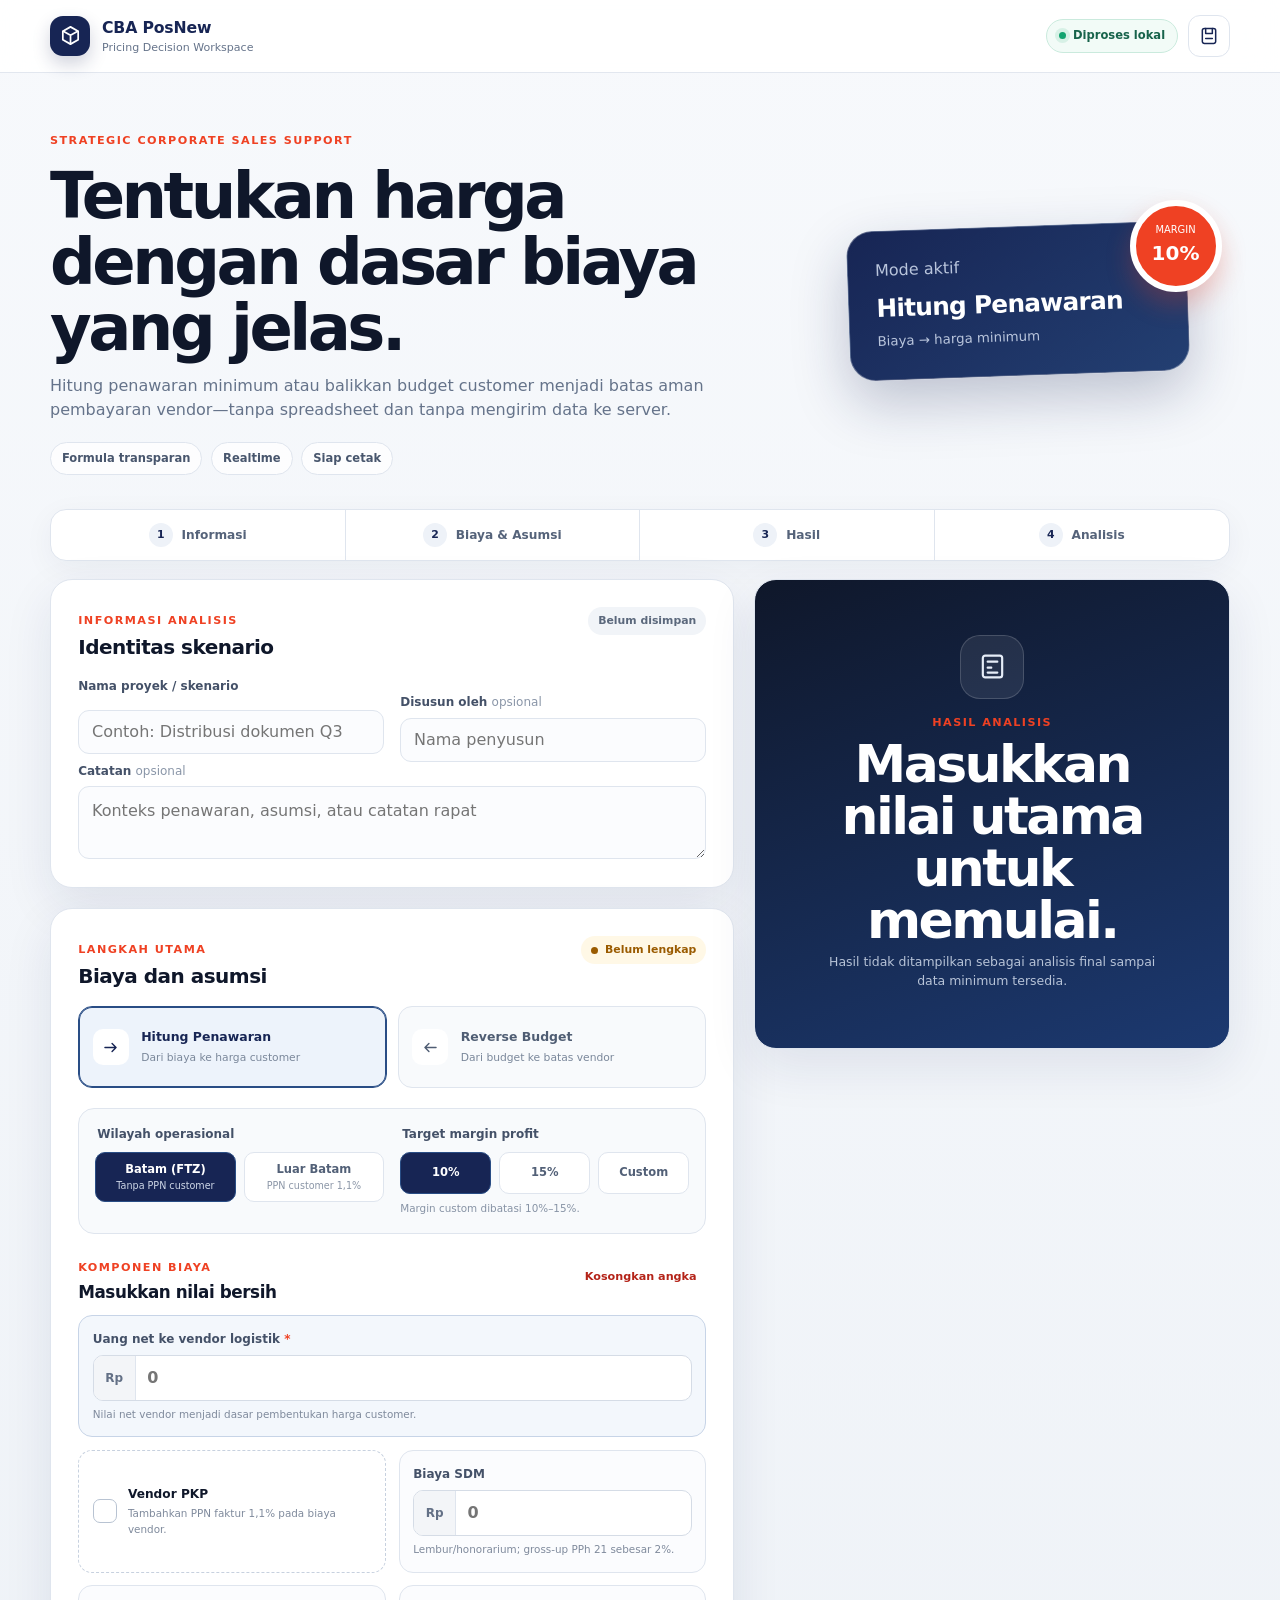
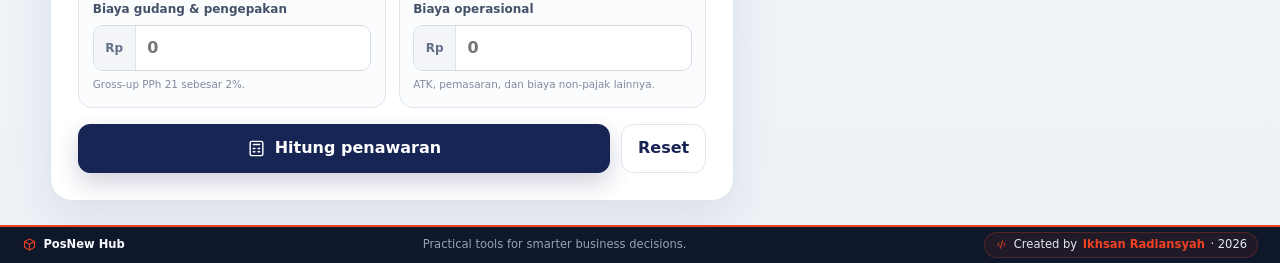
==== index.html @ 6200f6ea "push" ====
<!doctype html>
<html lang="id">
<head>
  <meta charset="utf-8">
  <meta name="viewport" content="width=device-width, initial-scale=1, viewport-fit=cover">
  <meta name="theme-color" content="#172554">
  <meta name="description" content="Hitung penawaran minimum dan reverse budget layanan logistik dengan rincian biaya, margin, pajak, overhead, dan cost of fund secara transparan.">
  <meta name="robots" content="index,follow">
  <link rel="canonical" href="https://cba.posnew.com/">
  <meta property="og:type" content="website">
  <meta property="og:title" content="CBA PosNew – Pricing Calculator">
  <meta property="og:description" content="Kalkulator pricing dua arah untuk menghitung penawaran minimum dan batas maksimal pembayaran vendor.">
  <meta property="og:url" content="https://cba.posnew.com/">
  <meta property="og:image" content="https://cba.posnew.com/favicon-calculatorcba.png">
  <meta name="twitter:card" content="summary">
  <meta name="twitter:title" content="CBA PosNew – Pricing Calculator">
  <meta name="twitter:description" content="Pricing calculator layanan logistik berbasis browser.">
  <title>CBA PosNew – Pricing Calculator</title>
  <link rel="icon" href="favicon-calculatorcba.png" type="image/png">
  <link rel="apple-touch-icon" href="favicon-calculatorcba.png">
  <link rel="manifest" href="site.webmanifest">
  <link rel="stylesheet" href="assets/css/app.css?v=20260728-1">
  <script type="application/ld+json">
  {
    "@context":"https://schema.org",
    "@type":"SoftwareApplication",
    "name":"CBA PosNew Pricing Calculator",
    "applicationCategory":"BusinessApplication",
    "operatingSystem":"Web",
    "url":"https://cba.posnew.com/",
    "description":"Kalkulator pricing dua arah untuk penawaran minimum dan reverse budget layanan logistik.",
    "offers":{"@type":"Offer","price":"0","priceCurrency":"IDR"}
  }
  </script>
</head>
<body>
  <a class="skip-link" href="#workspace">Lewati ke kalkulator</a>

  <header class="app-header">
    <div class="header-inner">
      <a class="brand" href="https://posnew.com/" aria-label="Buka PosNew Hub">
        <span class="brand-mark" aria-hidden="true">
          <svg viewBox="0 0 24 24"><path d="M4 7.5 12 3l8 4.5v9L12 21l-8-4.5v-9Z"/><path d="m4.5 7.5 7.5 4.2 7.5-4.2M12 12v8.2"/></svg>
        </span>
        <span><strong>CBA PosNew</strong><small>Pricing Decision Workspace</small></span>
      </a>
      <div class="header-actions">
        <span class="privacy-pill"><span class="status-dot"></span>Diproses lokal</span>
        <button class="icon-button" id="openScenariosBtn" type="button" aria-label="Buka skenario tersimpan" title="Skenario tersimpan">
          <svg viewBox="0 0 24 24" aria-hidden="true"><path d="M4 5.5A2.5 2.5 0 0 1 6.5 3h11A2.5 2.5 0 0 1 20 5.5v13A2.5 2.5 0 0 1 17.5 21h-11A2.5 2.5 0 0 1 4 18.5v-13Z"/><path d="M8 3v6h8V3M8 15h8"/></svg>
          <span id="scenarioCount" class="counter" hidden>0</span>
        </button>
      </div>
    </div>
  </header>

  <main>
    <section class="hero" aria-labelledby="pageTitle">
      <div class="hero-copy">
        <span class="eyebrow">Strategic Corporate Sales Support</span>
        <h1 id="pageTitle">Tentukan harga dengan dasar biaya yang jelas.</h1>
        <p>Hitung penawaran minimum atau balikkan budget customer menjadi batas aman pembayaran vendor—tanpa spreadsheet dan tanpa mengirim data ke server.</p>
        <div class="hero-badges" aria-label="Keunggulan aplikasi">
          <span>Formula transparan</span><span>Realtime</span><span>Siap cetak</span>
        </div>
      </div>
      <div class="hero-summary" aria-label="Ringkasan formula">
        <div class="summary-orbit"><span>Margin</span><strong id="heroMargin">10%</strong></div>
        <div class="hero-card">
          <span>Mode aktif</span>
          <strong id="heroMode">Hitung Penawaran</strong>
          <small id="heroModeHint">Biaya → harga minimum</small>
        </div>
      </div>
    </section>

    <nav class="step-nav" aria-label="Navigasi bagian">
      <a href="#project"><span>1</span>Informasi</a>
      <a href="#inputs"><span>2</span>Biaya & Asumsi</a>
      <a href="#resultsPanel"><span>3</span>Hasil</a>
      <a href="#analysis"><span>4</span>Analisis</a>
    </nav>

    <section id="workspace" class="workspace" aria-label="Workspace kalkulator">
      <div class="input-column">
        <section id="project" class="panel project-panel">
          <div class="panel-heading">
            <div><span class="section-kicker">Informasi analisis</span><h2>Identitas skenario</h2></div>
            <span id="saveState" class="save-state">Belum disimpan</span>
          </div>
          <div class="field-grid two">
            <label class="field"><span>Nama proyek / skenario</span><input id="projectName" type="text" maxlength="80" placeholder="Contoh: Distribusi dokumen Q3"></label>
            <label class="field"><span>Disusun oleh <em>opsional</em></span><input id="analystName" type="text" maxlength="60" placeholder="Nama penyusun"></label>
          </div>
          <label class="field"><span>Catatan <em>opsional</em></span><textarea id="projectNotes" rows="2" maxlength="300" placeholder="Konteks penawaran, asumsi, atau catatan rapat"></textarea></label>
        </section>

        <section id="inputs" class="panel">
          <div class="panel-heading">
            <div><span class="section-kicker">Langkah utama</span><h2>Biaya dan asumsi</h2></div>
            <span id="calcStatus" class="calc-status incomplete"><span></span>Belum lengkap</span>
          </div>

          <div class="mode-switch" role="tablist" aria-label="Mode kalkulasi">
            <button id="tabMaju" class="mode-button active" type="button" role="tab" aria-selected="true" data-mode="maju">
              <span class="mode-icon"><svg viewBox="0 0 24 24"><path d="M5 12h14M14 7l5 5-5 5"/></svg></span>
              <span><strong>Hitung Penawaran</strong><small>Dari biaya ke harga customer</small></span>
            </button>
            <button id="tabMundur" class="mode-button" type="button" role="tab" aria-selected="false" data-mode="mundur">
              <span class="mode-icon"><svg viewBox="0 0 24 24"><path d="M19 12H5M10 7l-5 5 5 5"/></svg></span>
              <span><strong>Reverse Budget</strong><small>Dari budget ke batas vendor</small></span>
            </button>
          </div>

          <div class="assumption-grid">
            <fieldset class="choice-group">
              <legend>Wilayah operasional</legend>
              <div class="segmented">
                <label><input type="radio" name="area" value="ftz" checked><span>Batam (FTZ)<small>Tanpa PPN customer</small></span></label>
                <label><input type="radio" name="area" value="nonftz"><span>Luar Batam<small>PPN customer 1,1%</small></span></label>
              </div>
            </fieldset>
            <fieldset class="choice-group">
              <legend>Target margin profit</legend>
              <div class="margin-options">
                <label><input type="radio" name="margin" value="0.10" checked><span>10%</span></label>
                <label><input type="radio" name="margin" value="0.15"><span>15%</span></label>
                <label><input type="radio" name="margin" value="custom"><span>Custom</span></label>
                <label id="customMarginWrap" class="custom-margin" hidden><input id="customMargin" type="number" min="10" max="15" step="0.1" value="12.5" inputmode="decimal"><span>%</span></label>
              </div>
              <small class="helper">Margin custom dibatasi 10%–15%.</small>
            </fieldset>
          </div>

          <div class="cost-section">
            <div class="section-row"><div><span class="section-kicker">Komponen biaya</span><h3>Masukkan nilai bersih</h3></div><button id="clearValuesBtn" class="text-button danger" type="button">Kosongkan angka</button></div>

            <div class="cost-grid">
              <label class="money-field featured">
                <span id="mainInputLabel">Uang net ke vendor logistik <b>*</b></span>
                <span class="money-input"><span>Rp</span><input id="netVendor" type="text" inputmode="numeric" autocomplete="off" placeholder="0" aria-describedby="mainInputHelp mainInputError"></span>
                <small id="mainInputHelp">Nilai utama yang menjadi dasar kalkulasi.</small>
                <small id="mainInputError" class="field-error" hidden>Nilai utama wajib lebih dari Rp0.</small>
              </label>

              <label class="check-card">
                <input id="pkp" type="checkbox">
                <span class="check-ui" aria-hidden="true"><svg viewBox="0 0 24 24"><path d="m6 12 4 4 8-8"/></svg></span>
                <span><strong>Vendor PKP</strong><small>Tambahkan PPN faktur 1,1% pada biaya vendor.</small></span>
              </label>

              <label class="money-field">
                <span>Biaya SDM</span>
                <span class="money-input"><span>Rp</span><input id="netSDM" type="text" inputmode="numeric" autocomplete="off" placeholder="0"></span>
                <small>Lembur/honorarium; gross-up PPh 21 sebesar 2%.</small>
              </label>

              <label class="money-field">
                <span>Biaya gudang & pengepakan</span>
                <span class="money-input"><span>Rp</span><input id="netGudang" type="text" inputmode="numeric" autocomplete="off" placeholder="0"></span>
                <small>Gross-up PPh 21 sebesar 2%.</small>
              </label>

              <label class="money-field">
                <span>Biaya operasional</span>
                <span class="money-input"><span>Rp</span><input id="netOps" type="text" inputmode="numeric" autocomplete="off" placeholder="0"></span>
                <small>ATK, pemasaran, dan biaya non-pajak lainnya.</small>
              </label>
            </div>
          </div>

          <div class="primary-actions">
            <button id="calculateBtn" class="primary-button" type="button"><svg viewBox="0 0 24 24"><path d="M4 19V5a2 2 0 0 1 2-2h12a2 2 0 0 1 2 2v14a2 2 0 0 1-2 2H6a2 2 0 0 1-2-2Z"/><path d="M8 7h8M8 12h2M14 12h2M8 16h2M14 16h2"/></svg><span>Hitung penawaran</span></button>
            <button id="resetBtn" class="secondary-button" type="button">Reset</button>
          </div>
        </section>
      </div>

      <aside id="resultsPanel" class="result-column" aria-label="Hasil kalkulasi">
        <section class="result-shell" aria-live="polite">
          <div id="emptyResult" class="empty-result">
            <div class="empty-icon"><svg viewBox="0 0 24 24"><path d="M4 19V5a2 2 0 0 1 2-2h12a2 2 0 0 1 2 2v14a2 2 0 0 1-2 2H6a2 2 0 0 1-2-2Z"/><path d="M8 8h8M8 13h3M8 17h8"/></svg></div>
            <span class="section-kicker">Hasil analisis</span>
            <h2>Masukkan nilai utama untuk memulai.</h2>
            <p>Hasil tidak ditampilkan sebagai analisis final sampai data minimum tersedia.</p>
          </div>

          <div id="resultContent" hidden>
            <div id="printMeta" class="print-meta"></div>
            <div class="result-topline"><span id="resultStatus" class="result-status ready">Siap ditawarkan</span><span id="lastUpdated"></span></div>
            <span id="resultEyebrow" class="section-kicker light">Rekomendasi penawaran minimum</span>
            <h2 id="finalValue">Rp0</h2>
            <p id="resultExplanation" class="result-explanation"></p>

            <div class="kpi-grid">
              <article><span>Profit target</span><strong id="profitValue">Rp0</strong><small id="profitRate">10,0%</small></article>
              <article><span>Total biaya dasar</span><strong id="baseCostValue">Rp0</strong><small>Langsung + OH + COF</small></article>
              <article><span>Biaya langsung</span><strong id="directCostValue">Rp0</strong><small>Sebelum OH & COF</small></article>
              <article><span>PPN customer</span><strong id="customerTaxValue">Rp0</strong><small id="customerTaxHint">FTZ</small></article>
            </div>

            <div class="result-actions">
              <button id="saveScenarioBtn" type="button"><svg viewBox="0 0 24 24"><path d="M5 3h12l2 2v16H5V3Z"/><path d="M8 3v6h8V3M8 15h8"/></svg>Simpan</button>
              <button id="copyBtn" type="button"><svg viewBox="0 0 24 24"><rect x="8" y="8" width="12" height="12" rx="2"/><path d="M16 8V6a2 2 0 0 0-2-2H6a2 2 0 0 0-2 2v8a2 2 0 0 0 2 2h2"/></svg>Salin</button>
              <button id="exportBtn" type="button"><svg viewBox="0 0 24 24"><path d="M12 3v12M7 10l5 5 5-5M5 21h14"/></svg>Ekspor</button>
              <button id="printBtn" type="button"><svg viewBox="0 0 24 24"><path d="M7 8V3h10v5M7 17H5a2 2 0 0 1-2-2v-4a3 3 0 0 1 3-3h12a3 3 0 0 1 3 3v4a2 2 0 0 1-2 2h-2"/><path d="M7 14h10v7H7z"/></svg>Cetak</button>
            </div>
          </div>
        </section>
      </aside>
    </section>

    <section id="analysis" class="analysis-shell" hidden>
      <div class="analysis-heading"><div><span class="section-kicker">Transparansi hasil</span><h2>Rincian dan analisis</h2></div><p>Seluruh angka berasal dari input aktif dan formula aplikasi.</p></div>

      <div class="analysis-grid">
        <section class="panel breakdown-panel">
          <div class="panel-heading"><div><span class="section-kicker">Breakdown</span><h3>Komponen perhitungan</h3></div></div>
          <div class="breakdown-list">
            <div><span>Bruto vendor <small id="vendorTaxNote">PPh 2%</small></span><strong id="brutoVendor">Rp0</strong></div>
            <div><span>Bruto SDM <small>PPh 21 2%</small></span><strong id="brutoSDM">Rp0</strong></div>
            <div><span>Bruto gudang <small>PPh 21 2%</small></span><strong id="brutoGudang">Rp0</strong></div>
            <div><span>Operasional <small>non-pajak</small></span><strong id="opsValue">Rp0</strong></div>
            <div class="subtotal"><span>Total biaya langsung</span><strong id="totalDirect">Rp0</strong></div>
            <div><span>Overhead <small>1%</small></span><strong id="overheadValue">Rp0</strong></div>
            <div><span>Cost of fund <small>30/365 × 8%</small></span><strong id="cofValue">Rp0</strong></div>
            <div><span>PPN customer <small>1,1% bila non-FTZ</small></span><strong id="ppnCustomerValue">Rp0</strong></div>
            <div class="grand-total"><span id="breakdownTotalLabel">Total biaya dasar</span><strong id="breakdownTotalValue">Rp0</strong></div>
          </div>
        </section>

        <section class="panel chart-panel">
          <div class="panel-heading"><div><span class="section-kicker">Visualisasi</span><h3>Komposisi nilai</h3></div></div>
          <div id="chart" class="bar-chart" role="img" aria-label="Grafik komposisi nilai kalkulasi"></div>
          <div id="chartLegend" class="chart-legend"></div>
        </section>

        <section class="panel formula-panel">
          <div class="panel-heading"><div><span class="section-kicker">Cara perhitungan</span><h3>Formula aktif</h3></div></div>
          <div id="formulaSteps" class="formula-steps"></div>
          <p class="rounding-note">Nilai internal dihitung dengan presisi penuh; tampilan Rupiah dibulatkan ke rupiah terdekat.</p>
        </section>

        <section class="panel sensitivity-panel">
          <div class="panel-heading"><div><span class="section-kicker">Sensitivitas</span><h3>Dampak perubahan margin</h3></div></div>
          <p class="panel-intro">Perbandingan menggunakan input yang sama tanpa mengubah skenario utama.</p>
          <div class="table-wrap"><table><thead><tr><th>Margin</th><th id="sensitivityOutputHeading">Penawaran</th><th>Profit</th><th>Status</th></tr></thead><tbody id="sensitivityBody"></tbody></table></div>
        </section>
      </div>

      <section id="comparisonSection" class="panel comparison-panel" hidden>
        <div class="panel-heading"><div><span class="section-kicker">Skenario tersimpan</span><h3>Perbandingan cepat</h3></div><button id="clearScenariosBtn" class="text-button danger" type="button">Hapus semua</button></div>
        <div class="table-wrap"><table><thead><tr><th>Nama</th><th>Mode</th><th>Margin</th><th>Hasil utama</th><th>Profit</th><th></th></tr></thead><tbody id="comparisonBody"></tbody></table></div>
      </section>

      <aside class="disclaimer"><svg viewBox="0 0 24 24" aria-hidden="true"><circle cx="12" cy="12" r="9"/><path d="M12 11v5M12 8h.01"/></svg><p><strong>Catatan penggunaan.</strong> Hasil kalkulasi merupakan alat bantu pricing berdasarkan data dan asumsi yang dimasukkan pengguna. Hasil tidak menggantikan kajian keuangan, pajak, hukum, atau keputusan manajemen resmi.</p></aside>
    </section>
  </main>

  <div id="toast" class="toast" role="status" aria-live="polite" hidden></div>

  <dialog id="scenarioDialog" class="scenario-dialog" aria-labelledby="scenarioDialogTitle">
    <form method="dialog" class="dialog-shell">
      <div class="dialog-heading"><div><span class="section-kicker">Data perangkat ini</span><h2 id="scenarioDialogTitle">Skenario tersimpan</h2></div><button class="dialog-close" value="cancel" aria-label="Tutup dialog">×</button></div>
      <p>Skenario disimpan hanya pada browser ini. Pilih skenario untuk memuat kembali seluruh input.</p>
      <div id="scenarioList" class="scenario-list"></div>
    </form>
  </dialog>

  <footer class="dashboard-footer">
    <a class="footer-brand" href="https://posnew.com/">
      <svg viewBox="0 0 24 24" aria-hidden="true"><path d="M4 7.5 12 3l8 4.5v9L12 21l-8-4.5v-9Z"/><path d="m4.5 7.5 7.5 4.2 7.5-4.2M12 12v8.2"/></svg>
      PosNew Hub
    </a>
    <p class="footer-desc">Practical tools for smarter business decisions.</p>
    <a class="footer-creator-badge" href="https://posnew.com/about-me.html">
      <svg viewBox="0 0 24 24" aria-hidden="true"><path d="m8 9-3 3 3 3M16 9l3 3-3 3M14 5l-4 14"/></svg>
      Created by <strong>Ikhsan Radiansyah</strong> · 2026
    </a>
  </footer>

  <noscript><div class="noscript">JavaScript harus diaktifkan untuk menggunakan kalkulator ini.</div></noscript>
  <script src="assets/js/app.js?v=20260728-1" defer></script>
</body>
</html>
---- assets/css/app.css ----
:root {
  --navy-950:#0f172a; --navy-900:#172554; --navy-800:#1e3a6d; --navy-700:#294d85;
  --orange:#ef4123; --orange-dark:#cf3217; --orange-soft:#fff1ed;
  --ink:#152033; --muted:#65738a; --line:#dfe5ee; --soft:#f5f7fb; --white:#fff;
  --success:#087f5b; --success-bg:#ecfdf5; --warning:#9a5b00; --warning-bg:#fff8e6; --danger:#b42318; --danger-bg:#fff2f0;
  --shadow:0 18px 50px rgba(23,37,84,.09); --radius:22px;
}
*{box-sizing:border-box}[hidden]{display:none!important}html{scroll-behavior:smooth}body{margin:0;min-width:320px;min-height:100vh;display:flex;flex-direction:column;background:linear-gradient(180deg,#f7f9fc 0,#eef2f7 100%);color:var(--ink);font-family:Inter,ui-sans-serif,system-ui,-apple-system,BlinkMacSystemFont,"Segoe UI",sans-serif;line-height:1.5;overflow-x:clip}button,input,textarea{font:inherit}button,a{touch-action:manipulation}svg{fill:none;stroke:currentColor;stroke-width:1.8;stroke-linecap:round;stroke-linejoin:round}.skip-link{position:fixed;left:1rem;top:-100px;z-index:1000;padding:.7rem 1rem;border-radius:10px;background:var(--navy-950);color:#fff}.skip-link:focus{top:1rem}.app-header{position:sticky;top:0;z-index:40;border-bottom:1px solid rgba(223,229,238,.9);background:rgba(255,255,255,.9);backdrop-filter:blur(14px)}.header-inner{width:min(1180px,calc(100% - 32px));height:72px;margin:auto;display:flex;align-items:center;justify-content:space-between;gap:1rem}.brand{display:inline-flex;align-items:center;gap:.75rem;color:var(--navy-900);text-decoration:none}.brand-mark{width:40px;height:40px;display:grid;place-items:center;border-radius:13px;background:var(--navy-900);color:#fff;box-shadow:0 8px 18px rgba(23,37,84,.2)}.brand-mark svg{width:23px}.brand strong,.brand small{display:block}.brand strong{font-size:.98rem;letter-spacing:-.01em}.brand small{margin-top:.05rem;color:var(--muted);font-size:.69rem}.header-actions{display:flex;align-items:center;gap:.65rem}.privacy-pill{display:inline-flex;align-items:center;gap:.45rem;padding:.45rem .72rem;border:1px solid #caeadd;border-radius:999px;background:#f2fbf7;color:#17634b;font-size:.72rem;font-weight:700}.status-dot{width:7px;height:7px;border-radius:50%;background:#12a36f;box-shadow:0 0 0 4px rgba(18,163,111,.12)}.icon-button{position:relative;width:42px;height:42px;display:grid;place-items:center;border:1px solid var(--line);border-radius:12px;background:#fff;color:var(--navy-900);cursor:pointer}.icon-button:hover{border-color:var(--navy-700);background:var(--soft)}.icon-button svg{width:20px}.counter{position:absolute;right:-4px;top:-4px;min-width:18px;height:18px;padding:0 4px;display:grid;place-items:center;border:2px solid #fff;border-radius:999px;background:var(--orange);color:#fff;font-size:.62rem;font-weight:800}
main{flex:1}.hero{width:min(1180px,calc(100% - 32px));margin:0 auto;padding:54px 0 34px;display:grid;grid-template-columns:minmax(0,1.25fr) minmax(310px,.75fr);align-items:center;gap:3rem}.eyebrow,.section-kicker{display:inline-block;color:var(--orange);font-size:.7rem;font-weight:800;letter-spacing:.13em;text-transform:uppercase}.hero h1{max-width:720px;margin:.8rem 0 .8rem;color:var(--navy-950);font-size:clamp(2rem,5vw,4.2rem);line-height:1.03;letter-spacing:-.055em}.hero-copy>p{max-width:680px;margin:0;color:var(--muted);font-size:1rem}.hero-badges{display:flex;flex-wrap:wrap;gap:.55rem;margin-top:1.25rem}.hero-badges span{padding:.42rem .68rem;border:1px solid var(--line);border-radius:999px;background:rgba(255,255,255,.78);color:#48566d;font-size:.72rem;font-weight:700}.hero-summary{position:relative;min-height:220px;display:grid;place-items:center}.hero-card{width:min(100%,340px);padding:1.7rem;border:1px solid rgba(255,255,255,.3);border-radius:26px;background:linear-gradient(145deg,var(--navy-900),#233f72);color:#fff;box-shadow:0 22px 55px rgba(23,37,84,.25);transform:rotate(-2deg)}.hero-card span,.hero-card small{display:block;color:#b9c5dc}.hero-card strong{display:block;margin:.45rem 0 .3rem;font-size:1.55rem;letter-spacing:-.03em}.summary-orbit{position:absolute;right:2%;top:4%;z-index:2;width:92px;height:92px;display:grid;place-items:center;align-content:center;border:6px solid #fff;border-radius:50%;background:var(--orange);color:#fff;box-shadow:0 13px 25px rgba(239,65,35,.25)}.summary-orbit span{font-size:.62rem;text-transform:uppercase}.summary-orbit strong{font-size:1.25rem}.step-nav{width:min(1180px,calc(100% - 32px));margin:0 auto 18px;display:grid;grid-template-columns:repeat(4,1fr);overflow:hidden;border:1px solid var(--line);border-radius:16px;background:#fff;box-shadow:0 8px 30px rgba(23,37,84,.05)}.step-nav a{padding:.8rem 1rem;display:flex;align-items:center;justify-content:center;gap:.55rem;border-right:1px solid var(--line);color:#55637a;text-decoration:none;font-size:.76rem;font-weight:750}.step-nav a:last-child{border-right:0}.step-nav a:hover{background:var(--soft);color:var(--navy-900)}.step-nav span{width:24px;height:24px;display:grid;place-items:center;border-radius:50%;background:#eef2f8;color:var(--navy-900);font-size:.68rem}
.workspace>*{min-width:0}.workspace{width:min(1180px,calc(100% - 32px));margin:0 auto 24px;display:grid;grid-template-columns:minmax(0,1.18fr) minmax(330px,.82fr);gap:20px;align-items:start}.input-column{display:grid;gap:20px}.panel,.result-shell{border:1px solid var(--line);border-radius:var(--radius);background:#fff;box-shadow:var(--shadow)}.panel{padding:clamp(1.15rem,2.3vw,1.7rem)}.panel-heading,.section-row,.analysis-heading{display:flex;align-items:flex-start;justify-content:space-between;gap:1rem}.panel-heading{margin-bottom:1.15rem}.panel-heading h2,.panel-heading h3,.section-row h3,.analysis-heading h2{margin:.24rem 0 0;color:var(--navy-950);line-height:1.2;letter-spacing:-.025em}.panel-heading h2{font-size:1.25rem}.panel-heading h3,.section-row h3{font-size:1.05rem}.save-state,.calc-status{display:inline-flex;align-items:center;gap:.42rem;padding:.38rem .62rem;border-radius:999px;font-size:.68rem;font-weight:750;white-space:nowrap}.save-state{background:#f1f4f8;color:#5b687c}.calc-status.incomplete{background:var(--warning-bg);color:var(--warning)}.calc-status.ready{background:var(--success-bg);color:var(--success)}.calc-status.error{background:var(--danger-bg);color:var(--danger)}.calc-status span{width:7px;height:7px;border-radius:50%;background:currentColor}.field-grid{display:grid;gap:1rem}.field-grid.two{grid-template-columns:repeat(2,1fr)}.field{display:grid;gap:.42rem}.field>span,.money-field>span:first-child,.choice-group legend{color:#445168;font-size:.75rem;font-weight:750}.field em{color:#8a96a8;font-style:normal;font-weight:500}.field input,.field textarea{width:100%;border:1px solid var(--line);border-radius:11px;background:#fbfcfe;color:var(--ink);outline:0}.field input{height:44px;padding:0 .8rem}.field textarea{padding:.72rem .8rem;resize:vertical}.field input:focus,.field textarea:focus,.money-input:focus-within,.custom-margin:focus-within{border-color:var(--navy-700);box-shadow:0 0 0 4px rgba(41,77,133,.09);background:#fff}.field+ .field{margin-top:1rem}.mode-switch{display:grid;grid-template-columns:repeat(2,1fr);gap:.7rem;margin-bottom:1.25rem}.mode-button{min-height:82px;padding:.85rem;display:grid;grid-template-columns:38px 1fr;align-items:center;gap:.65rem;border:1px solid var(--line);border-radius:14px;background:#f8fafc;color:#4f5d73;text-align:left;cursor:pointer}.mode-button:hover{border-color:#b7c2d2;background:#fff}.mode-button.active{border-color:var(--navy-700);background:#edf3fb;color:var(--navy-900);box-shadow:inset 0 0 0 1px var(--navy-700)}.mode-button[data-mode="mundur"].active{border-color:var(--orange);background:var(--orange-soft);color:#9f2b18;box-shadow:inset 0 0 0 1px var(--orange)}.mode-icon{width:36px;height:36px;display:grid;place-items:center;border-radius:10px;background:#fff}.mode-icon svg{width:19px}.mode-button strong,.mode-button small{display:block}.mode-button strong{font-size:.78rem}.mode-button small{margin-top:.18rem;color:#7a879a;font-size:.67rem}.assumption-grid{display:grid;grid-template-columns:repeat(2,1fr);gap:1rem;padding:1rem;border:1px solid var(--line);border-radius:16px;background:#f8fafc}.choice-group{min-width:0;margin:0;padding:0;border:0}.choice-group legend{margin-bottom:.55rem}.segmented,.margin-options{display:flex;gap:.5rem}.segmented label{flex:1}.segmented input,.margin-options input{position:absolute;opacity:0;pointer-events:none}.segmented label>span,.margin-options label>span{min-height:42px;display:grid;place-items:center;padding:.48rem .6rem;border:1px solid var(--line);border-radius:10px;background:#fff;color:#526077;cursor:pointer;text-align:center;font-size:.72rem;font-weight:750}.segmented small{display:block;margin-top:.08rem;color:#8b96a7;font-size:.6rem;font-weight:500}.segmented input:checked+span,.margin-options input:checked+span{border-color:var(--navy-700);background:var(--navy-900);color:#fff}.segmented input:checked+span small{color:#ced7e7}.margin-options{flex-wrap:wrap}.margin-options label:not(.custom-margin){flex:1;min-width:58px}.custom-margin{height:42px;display:flex;align-items:center;border:1px solid var(--line);border-radius:10px;background:#fff;overflow:hidden}.custom-margin input{width:66px;height:40px;border:0;outline:0;padding:0 .55rem;color:var(--navy-900);font-weight:800}.custom-margin span{padding-right:.55rem;color:var(--navy-900);font-weight:800}.helper{display:block;margin-top:.45rem;color:#8793a5;font-size:.65rem}.cost-section{margin-top:1.25rem}.section-row{align-items:center;margin-bottom:.85rem}.text-button{padding:.45rem .6rem;border:0;background:transparent;color:var(--navy-800);font-size:.7rem;font-weight:750;cursor:pointer}.text-button:hover{text-decoration:underline}.text-button.danger{color:var(--danger)}.cost-grid{display:grid;grid-template-columns:repeat(2,1fr);gap:.8rem}.money-field{display:grid;gap:.42rem;padding:.85rem;border:1px solid var(--line);border-radius:14px;background:#fbfcfe}.money-field.featured{grid-column:1/-1;border-color:#c7d4e7;background:#f3f7fc}.money-field>small{color:#7f8a9c;font-size:.65rem}.money-field b{color:var(--orange)}.money-input{height:46px;display:flex;align-items:center;border:1px solid #d5dce6;border-radius:10px;background:#fff;overflow:hidden}.money-input>span{height:100%;padding:0 .72rem;display:grid;place-items:center;border-right:1px solid var(--line);background:#f3f5f8;color:#637086;font-size:.75rem;font-weight:800}.money-input input{min-width:0;flex:1;height:100%;padding:0 .72rem;border:0;outline:0;background:transparent;color:var(--navy-950);font-size:1rem;font-weight:750}.field-error{color:var(--danger)!important}.money-field.invalid{border-color:#e8a49d;background:#fff7f6}.check-card{display:flex;align-items:center;gap:.7rem;padding:.85rem;border:1px dashed #c7d1df;border-radius:14px;background:#fff;cursor:pointer}.check-card input{position:absolute;opacity:0}.check-ui{width:24px;height:24px;display:grid;place-items:center;flex:0 0 auto;border:1.5px solid #b8c3d2;border-radius:7px;background:#fff;color:#fff}.check-ui svg{width:16px;opacity:0}.check-card input:checked+.check-ui{border-color:var(--navy-900);background:var(--navy-900)}.check-card input:checked+.check-ui svg{opacity:1}.check-card strong,.check-card small{display:block}.check-card strong{color:var(--navy-950);font-size:.76rem}.check-card small{margin-top:.15rem;color:#7f8a9c;font-size:.65rem}.primary-actions{display:grid;grid-template-columns:1fr auto;gap:.7rem;margin-top:1rem}.primary-button,.secondary-button{min-height:49px;display:inline-flex;align-items:center;justify-content:center;gap:.55rem;border-radius:12px;font-weight:800;cursor:pointer}.primary-button{border:1px solid var(--navy-900);background:var(--navy-900);color:#fff;box-shadow:0 10px 23px rgba(23,37,84,.2)}.primary-button:hover{transform:translateY(-1px);background:var(--navy-950)}.primary-button.reverse{border-color:var(--orange);background:var(--orange);box-shadow:0 10px 23px rgba(239,65,35,.2)}.primary-button.reverse:hover{background:var(--orange-dark)}.primary-button svg{width:19px}.secondary-button{padding:0 1rem;border:1px solid var(--line);background:#fff;color:var(--navy-900)}.secondary-button:hover{border-color:var(--navy-700);background:var(--soft)}
.result-column{position:sticky;top:92px}.result-shell{min-height:470px;padding:1.45rem;background:linear-gradient(160deg,var(--navy-950),#1c3970);color:#fff;overflow:hidden}.empty-result{min-height:420px;display:grid;align-content:center;justify-items:center;text-align:center}.empty-icon{width:64px;height:64px;display:grid;place-items:center;margin-bottom:1rem;border:1px solid rgba(255,255,255,.16);border-radius:20px;background:rgba(255,255,255,.08);color:#e6edf8}.empty-icon svg{width:29px}.empty-result h2{max-width:320px;margin:.5rem 0 .45rem;font-size:1.45rem;letter-spacing:-.03em}.empty-result p{max-width:330px;margin:0;color:#b7c3d7;font-size:.78rem}.section-kicker.light{color:#ff8d76}.print-meta{display:none}.result-topline{display:flex;align-items:center;justify-content:space-between;gap:.7rem;margin-bottom:1.6rem;color:#aebbd0;font-size:.65rem}.result-status{display:inline-flex;padding:.35rem .58rem;border-radius:999px;font-weight:800}.result-status.ready{background:rgba(63,214,160,.14);color:#78e7bd}.result-status.warning{background:rgba(255,190,74,.15);color:#ffd17c}.result-status.error{background:rgba(255,112,93,.14);color:#ff9a8b}.result-shell h2{margin:.42rem 0 .45rem;font-size:clamp(2rem,5vw,3.25rem);line-height:1;letter-spacing:-.05em;word-break:break-word}.result-explanation{min-height:42px;margin:0;color:#c1cbdb;font-size:.76rem}.kpi-grid{display:grid;grid-template-columns:repeat(2,1fr);gap:.65rem;margin-top:1.2rem}.kpi-grid article{padding:.8rem;border:1px solid rgba(255,255,255,.12);border-radius:13px;background:rgba(255,255,255,.065)}.kpi-grid span,.kpi-grid small{display:block;color:#aebbd0}.kpi-grid span{font-size:.63rem;text-transform:uppercase;letter-spacing:.06em}.kpi-grid strong{display:block;margin:.25rem 0 .1rem;font-size:.95rem}.kpi-grid small{font-size:.6rem}.result-actions{display:grid;grid-template-columns:repeat(4,1fr);gap:.45rem;margin-top:1rem}.result-actions button{min-height:43px;display:flex;align-items:center;justify-content:center;gap:.3rem;border:1px solid rgba(255,255,255,.15);border-radius:10px;background:rgba(255,255,255,.08);color:#fff;font-size:.66rem;font-weight:750;cursor:pointer}.result-actions button:hover{background:rgba(255,255,255,.15)}.result-actions svg{width:15px}
.analysis-shell{width:min(1180px,calc(100% - 32px));margin:0 auto 36px}.analysis-heading{align-items:flex-end;margin:2.5rem 0 1rem}.analysis-heading h2{font-size:1.65rem}.analysis-heading>p{max-width:390px;margin:0;color:var(--muted);font-size:.76rem;text-align:right}.analysis-grid>*{min-width:0}.analysis-grid{display:grid;grid-template-columns:repeat(2,1fr);gap:20px}.breakdown-list{display:grid;gap:.02rem}.breakdown-list>div{display:flex;align-items:center;justify-content:space-between;gap:1rem;padding:.67rem .1rem;border-bottom:1px solid #edf0f4}.breakdown-list span{color:#536076;font-size:.75rem}.breakdown-list small{margin-left:.25rem;color:#98a2b2;font-size:.62rem}.breakdown-list strong{color:var(--navy-950);font-size:.78rem}.breakdown-list .subtotal{margin-top:.2rem;border-top:1px solid var(--line);font-weight:800}.breakdown-list .grand-total{margin-top:.55rem;padding:.85rem;border:0;border-radius:11px;background:var(--navy-900)}.breakdown-list .grand-total span,.breakdown-list .grand-total strong{color:#fff}.bar-chart{min-height:220px;display:flex;align-items:flex-end;gap:.72rem;padding:1rem;border-left:1px solid var(--line);border-bottom:1px solid var(--line);background:linear-gradient(#fff,#fafbfd)}.chart-bar{min-width:0;flex:1;display:grid;align-items:end;gap:.35rem;height:185px}.chart-bar>span{display:block;min-height:7px;border-radius:8px 8px 2px 2px;background:var(--navy-800);transition:height .4s ease}.chart-bar:nth-child(2)>span{background:var(--orange)}.chart-bar:nth-child(3)>span{background:#4774aa}.chart-bar:nth-child(4)>span{background:#b76c37}.chart-bar small{overflow:hidden;color:#728097;font-size:.58rem;text-align:center;text-overflow:ellipsis;white-space:nowrap}.chart-legend{display:flex;flex-wrap:wrap;gap:.5rem;margin-top:.75rem}.chart-legend span{padding:.3rem .45rem;border-radius:999px;background:#f1f4f8;color:#647187;font-size:.62rem}.formula-steps{display:grid;gap:.65rem}.formula-step{padding:.78rem;border:1px solid var(--line);border-radius:12px;background:#fbfcfe}.formula-step strong,.formula-step code,.formula-step small{display:block}.formula-step strong{color:var(--navy-950);font-size:.75rem}.formula-step code{margin:.28rem 0;padding:.35rem .45rem;border-radius:7px;background:#eef2f7;color:#33435d;font-size:.66rem;white-space:normal}.formula-step small{color:#7d899b;font-size:.64rem}.rounding-note,.panel-intro{margin:.8rem 0 0;color:#7b8798;font-size:.66rem}.table-wrap{max-width:100%;overflow-x:auto}.table-wrap table{width:100%;border-collapse:collapse;white-space:nowrap}.table-wrap th,.table-wrap td{padding:.7rem .65rem;border-bottom:1px solid var(--line);text-align:left;font-size:.7rem}.table-wrap th{color:#718096;font-size:.62rem;text-transform:uppercase;letter-spacing:.06em}.table-wrap td{color:#405069}.table-wrap td strong{color:var(--navy-950)}.status-chip{display:inline-flex;padding:.27rem .45rem;border-radius:999px;background:#edf3fb;color:var(--navy-800);font-size:.6rem;font-weight:800}.status-chip.warning{background:var(--danger-bg);color:var(--danger)}.comparison-panel{margin-top:20px}.scenario-action{border:0;background:transparent;color:var(--orange);font-size:.65rem;font-weight:800;cursor:pointer}.disclaimer{display:flex;align-items:flex-start;gap:.7rem;margin-top:20px;padding:1rem 1.1rem;border:1px solid #eadab7;border-radius:15px;background:#fffaf0;color:#695b3e}.disclaimer svg{flex:0 0 auto;width:20px}.disclaimer p{margin:0;font-size:.69rem}.toast{position:fixed;right:20px;bottom:58px;z-index:80;max-width:min(360px,calc(100% - 32px));padding:.78rem 1rem;border-radius:12px;background:var(--navy-950);color:#fff;box-shadow:0 16px 35px rgba(15,23,42,.28);font-size:.75rem}.scenario-dialog{width:min(560px,calc(100% - 24px));padding:0;border:0;border-radius:20px;box-shadow:0 30px 80px rgba(15,23,42,.35)}.scenario-dialog::backdrop{background:rgba(15,23,42,.58);backdrop-filter:blur(4px)}.dialog-shell{padding:1.2rem}.dialog-heading{display:flex;align-items:flex-start;justify-content:space-between;gap:1rem}.dialog-heading h2{margin:.24rem 0 0}.dialog-close{width:38px;height:38px;border:1px solid var(--line);border-radius:10px;background:#fff;color:#526077;font-size:1.45rem;cursor:pointer}.dialog-shell>p{margin:.8rem 0;color:var(--muted);font-size:.72rem}.scenario-list{display:grid;gap:.55rem;max-height:360px;overflow:auto}.scenario-item{display:grid;grid-template-columns:1fr auto;gap:.7rem;padding:.75rem;border:1px solid var(--line);border-radius:12px}.scenario-item strong,.scenario-item small{display:block}.scenario-item strong{font-size:.76rem}.scenario-item small{margin-top:.15rem;color:#7d899b;font-size:.64rem}.scenario-item-actions{display:flex;gap:.4rem}.scenario-item button{padding:.42rem .55rem;border:1px solid var(--line);border-radius:8px;background:#fff;color:var(--navy-900);font-size:.62rem;font-weight:800;cursor:pointer}.scenario-item button.danger{color:var(--danger)}.scenario-empty{padding:1.4rem;border:1px dashed var(--line);border-radius:12px;color:#7d899b;text-align:center;font-size:.72rem}
.dashboard-footer{width:100%;height:38px;margin-top:auto;padding:0 22px;display:flex;align-items:center;justify-content:space-between;gap:1rem;overflow:hidden;border-top:2px solid var(--orange);background:#0f172a;font-size:.72rem}.footer-brand{flex:0 0 auto;display:inline-flex;align-items:center;gap:.4rem;color:#f8fafc;font-weight:700;white-space:nowrap;text-decoration:none}.footer-brand svg{width:15px;color:var(--orange)}.footer-desc{flex:1;margin:0;overflow:hidden;color:#94a3b8;text-align:center;text-overflow:ellipsis;white-space:nowrap}.footer-creator-badge{flex:0 0 auto;display:inline-flex;align-items:center;gap:.35rem;padding:.22rem .62rem;border:1px solid rgba(239,65,35,.25);border-radius:999px;color:#e2e8f0;background:rgba(239,65,35,.08);text-decoration:none;white-space:nowrap;transition:.25s}.footer-creator-badge svg{width:13px;color:var(--orange)}.footer-creator-badge strong{color:var(--orange)}.footer-creator-badge:hover{transform:translateY(-1px);border-color:rgba(239,65,35,.7);background:rgba(239,65,35,.22);color:#fff}.noscript{position:fixed;inset:auto 1rem 1rem;z-index:99;padding:.8rem;border-radius:10px;background:var(--danger);color:#fff;text-align:center}
button:focus-visible,a:focus-visible,input:focus-visible,textarea:focus-visible{outline:3px solid rgba(239,65,35,.28);outline-offset:3px}
@media (max-width:960px){.hero{grid-template-columns:1fr;padding-top:40px}.hero-copy{text-align:center}.hero-copy>p{margin-inline:auto}.hero-badges{justify-content:center}.hero-summary{min-height:190px}.workspace{grid-template-columns:1fr}.result-column{position:static}.result-shell{min-height:auto}.empty-result{min-height:300px}.analysis-grid{grid-template-columns:1fr}.analysis-heading{align-items:flex-start;flex-direction:column}.analysis-heading>p{text-align:left}}
@media (max-width:700px){.header-inner,.hero,.step-nav,.workspace,.analysis-shell{width:calc(100% - 20px)}.header-inner{height:62px}.brand small,.privacy-pill{display:none}.hero{padding:30px 0 24px}.hero h1{font-size:clamp(2.05rem,11vw,3.2rem)}.hero-summary{display:none}.step-nav{grid-template-columns:repeat(4,minmax(65px,1fr))}.step-nav a{padding:.65rem .3rem;gap:.3rem;font-size:.61rem}.step-nav span{width:21px;height:21px}.panel,.result-shell{border-radius:18px}.field-grid.two,.assumption-grid,.cost-grid{grid-template-columns:1fr}.money-field.featured{grid-column:auto}.mode-switch{gap:.5rem}.mode-button{min-height:78px;grid-template-columns:1fr;text-align:center}.mode-icon{display:none}.segmented{flex-direction:column}.primary-actions{grid-template-columns:1fr}.result-actions{grid-template-columns:repeat(2,1fr)}.kpi-grid{grid-template-columns:1fr 1fr}.dashboard-footer{height:36px;padding:0 10px;font-size:.65rem}.footer-desc{display:none}.footer-creator-badge{max-width:63%;overflow:hidden;text-overflow:ellipsis}.analysis-heading{margin-top:1.8rem}.scenario-dialog{border-radius:16px}}
@media (max-width:430px){.brand-mark{width:36px;height:36px}.brand strong{font-size:.88rem}.step-nav a{font-size:0}.step-nav a span{font-size:.66rem}.mode-switch{grid-template-columns:1fr}.kpi-grid{grid-template-columns:1fr}.result-shell h2{font-size:2.25rem}.footer-brand svg{display:none}.footer-creator-badge{max-width:67%;font-size:.61rem}.scenario-item{grid-template-columns:1fr}.scenario-item-actions{justify-content:flex-end}}
@media print{body{background:#fff}.skip-link{display:none!important}.print-meta{display:block;margin:0 0 1rem;padding:0 0 .8rem;border-bottom:1px solid #bbb;color:#333;font-size:10pt;white-space:pre-line}.app-header,.hero,.step-nav,.input-column,.result-actions,.dashboard-footer,.toast,.comparison-panel,.scenario-dialog{display:none!important}.workspace,.analysis-shell{width:100%;margin:0}.workspace{display:block}.result-column{position:static}.result-shell{min-height:auto;border:1px solid #b8c1cf;background:#fff!important;color:#111;box-shadow:none;page-break-inside:avoid}.section-kicker.light,.result-shell h2,.result-explanation,.kpi-grid span,.kpi-grid small,.result-topline{color:#111!important}.kpi-grid article{border-color:#bbb;background:#fff}.analysis-shell{display:block!important}.analysis-grid{display:block}.analysis-grid .panel{margin-bottom:12px}.panel{box-shadow:none;page-break-inside:avoid}.disclaimer{page-break-inside:avoid}.bar-chart{height:190px}.result-status{border:1px solid #888;background:#fff!important;color:#111!important}@page{size:A4;margin:12mm}}
@media (prefers-reduced-motion:reduce){*,*::before,*::after{scroll-behavior:auto!important;transition-duration:.01ms!important;animation-duration:.01ms!important}}
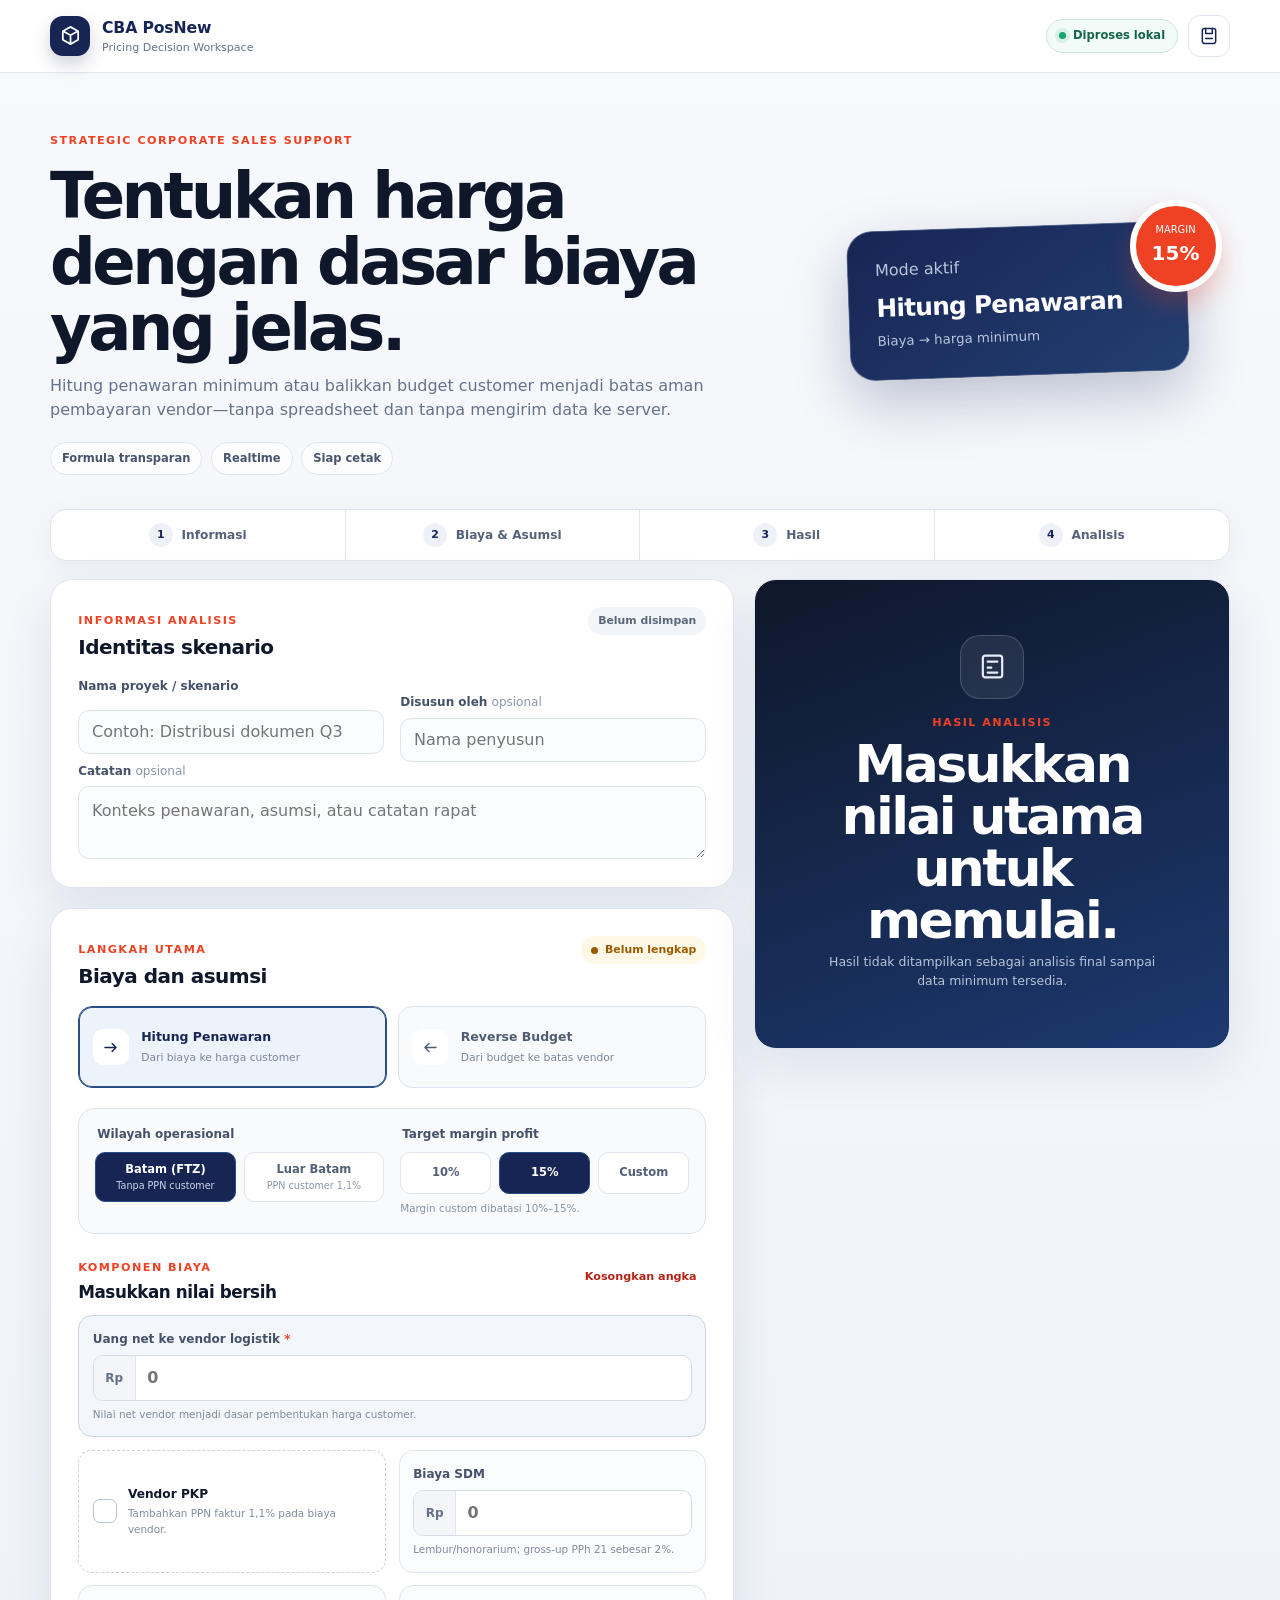
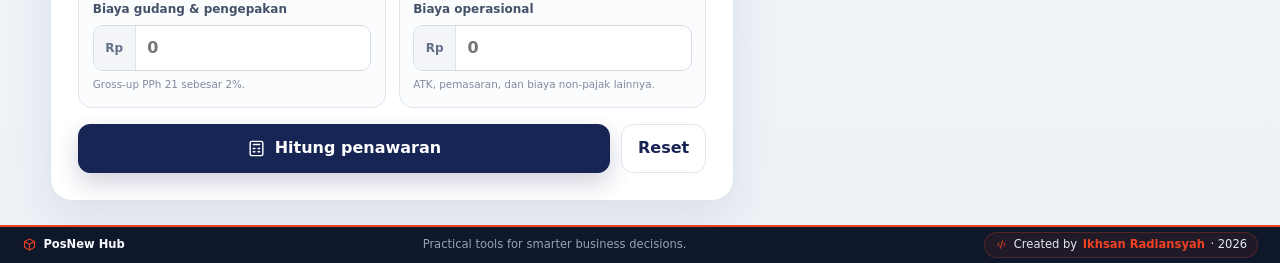
==== commit 094f0467: "push" ====
--- a/index.html
+++ b/index.html
@@ -65,7 +65,7 @@
         </div>
       </div>
       <div class="hero-summary" aria-label="Ringkasan formula">
-        <div class="summary-orbit"><span>Margin</span><strong id="heroMargin">10%</strong></div>
+        <div class="summary-orbit"><span>Margin</span><strong id="heroMargin">15%</strong></div>
         <div class="hero-card">
           <span>Mode aktif</span>
           <strong id="heroMode">Hitung Penawaran</strong>
@@ -123,8 +123,8 @@
             <fieldset class="choice-group">
               <legend>Target margin profit</legend>
               <div class="margin-options">
-                <label><input type="radio" name="margin" value="0.10" checked><span>10%</span></label>
-                <label><input type="radio" name="margin" value="0.15"><span>15%</span></label>
+                <label><input type="radio" name="margin" value="0.10"><span>10%</span></label>
+                <label><input type="radio" name="margin" value="0.15" checked><span>15%</span></label>
                 <label><input type="radio" name="margin" value="custom"><span>Custom</span></label>
                 <label id="customMarginWrap" class="custom-margin" hidden><input id="customMargin" type="number" min="10" max="15" step="0.1" value="12.5" inputmode="decimal"><span>%</span></label>
               </div>
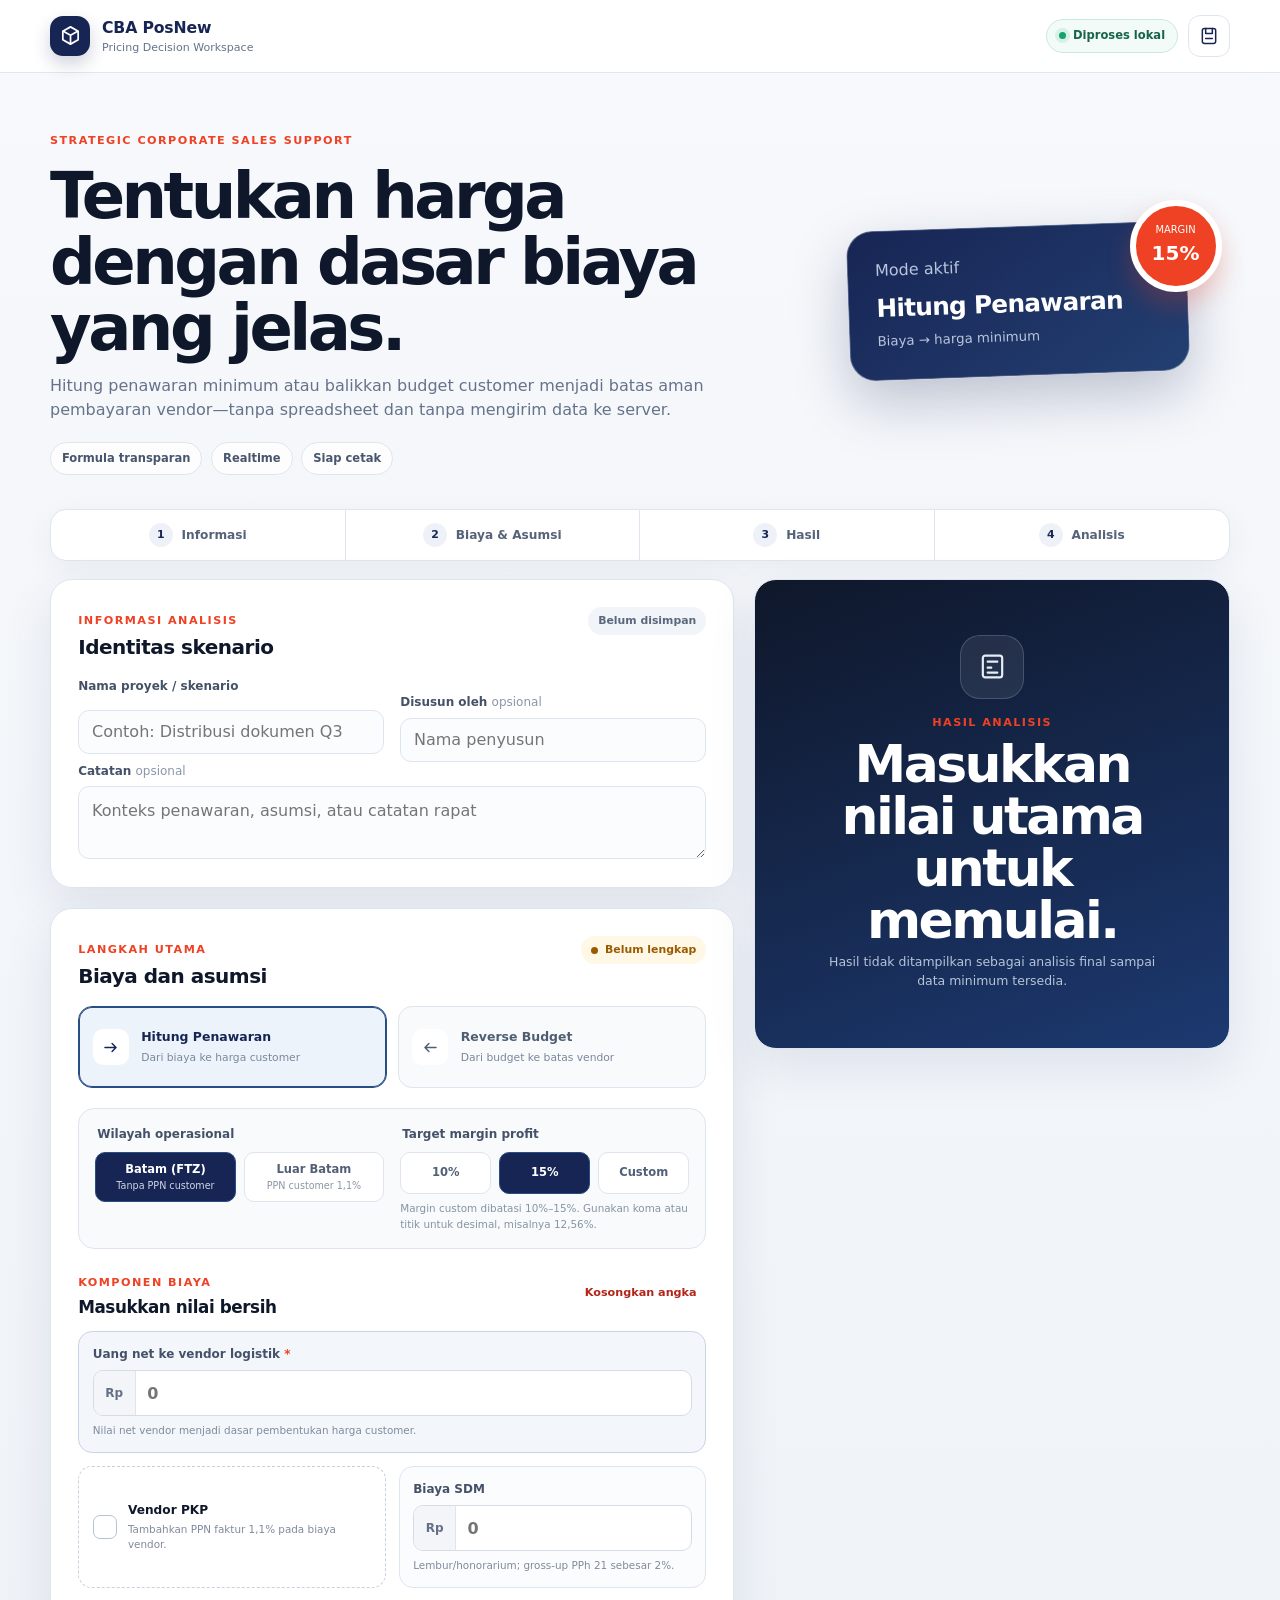
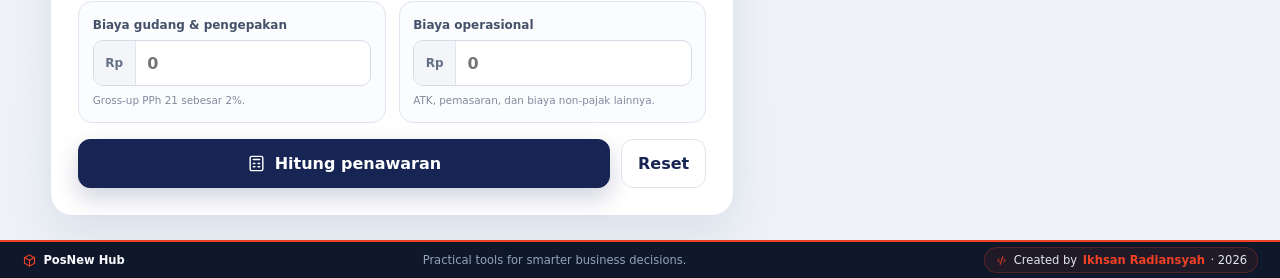
==== commit 43de97d7: "fix: improve custom margin input" ====
--- a/index.html
+++ b/index.html
@@ -126,9 +126,13 @@
                 <label><input type="radio" name="margin" value="0.10"><span>10%</span></label>
                 <label><input type="radio" name="margin" value="0.15" checked><span>15%</span></label>
                 <label><input type="radio" name="margin" value="custom"><span>Custom</span></label>
-                <label id="customMarginWrap" class="custom-margin" hidden><input id="customMargin" type="number" min="10" max="15" step="0.1" value="12.5" inputmode="decimal"><span>%</span></label>
+                <label id="customMarginWrap" class="custom-margin" hidden><span class="sr-only">Margin custom</span><input id="customMargin" type="text" value="12,5" inputmode="decimal" autocomplete="off" aria-describedby="customMarginHelp"><span>%</span></label>
               </div>
-              <small class="helper">Margin custom dibatasi 10%–15%.</small>
+              <div id="customMarginSliderWrap" class="margin-slider" hidden>
+                <label for="customMarginSlider">Geser margin <output id="customMarginValue" for="customMarginSlider">12,5%</output></label>
+                <input id="customMarginSlider" type="range" min="10" max="15" step="0.01" value="12.5">
+              </div>
+              <small id="customMarginHelp" class="helper">Margin custom dibatasi 10%–15%. Gunakan koma atau titik untuk desimal, misalnya 12,56%.</small>
             </fieldset>
           </div>
 
--- a/assets/css/app.css
+++ b/assets/css/app.css
@@ -16,4 +16,8 @@
 @media (max-width:700px){.header-inner,.hero,.step-nav,.workspace,.analysis-shell{width:calc(100% - 20px)}.header-inner{height:62px}.brand small,.privacy-pill{display:none}.hero{padding:30px 0 24px}.hero h1{font-size:clamp(2.05rem,11vw,3.2rem)}.hero-summary{display:none}.step-nav{grid-template-columns:repeat(4,minmax(65px,1fr))}.step-nav a{padding:.65rem .3rem;gap:.3rem;font-size:.61rem}.step-nav span{width:21px;height:21px}.panel,.result-shell{border-radius:18px}.field-grid.two,.assumption-grid,.cost-grid{grid-template-columns:1fr}.money-field.featured{grid-column:auto}.mode-switch{gap:.5rem}.mode-button{min-height:78px;grid-template-columns:1fr;text-align:center}.mode-icon{display:none}.segmented{flex-direction:column}.primary-actions{grid-template-columns:1fr}.result-actions{grid-template-columns:repeat(2,1fr)}.kpi-grid{grid-template-columns:1fr 1fr}.dashboard-footer{height:36px;padding:0 10px;font-size:.65rem}.footer-desc{display:none}.footer-creator-badge{max-width:63%;overflow:hidden;text-overflow:ellipsis}.analysis-heading{margin-top:1.8rem}.scenario-dialog{border-radius:16px}}
 @media (max-width:430px){.brand-mark{width:36px;height:36px}.brand strong{font-size:.88rem}.step-nav a{font-size:0}.step-nav a span{font-size:.66rem}.mode-switch{grid-template-columns:1fr}.kpi-grid{grid-template-columns:1fr}.result-shell h2{font-size:2.25rem}.footer-brand svg{display:none}.footer-creator-badge{max-width:67%;font-size:.61rem}.scenario-item{grid-template-columns:1fr}.scenario-item-actions{justify-content:flex-end}}
 @media print{body{background:#fff}.skip-link{display:none!important}.print-meta{display:block;margin:0 0 1rem;padding:0 0 .8rem;border-bottom:1px solid #bbb;color:#333;font-size:10pt;white-space:pre-line}.app-header,.hero,.step-nav,.input-column,.result-actions,.dashboard-footer,.toast,.comparison-panel,.scenario-dialog{display:none!important}.workspace,.analysis-shell{width:100%;margin:0}.workspace{display:block}.result-column{position:static}.result-shell{min-height:auto;border:1px solid #b8c1cf;background:#fff!important;color:#111;box-shadow:none;page-break-inside:avoid}.section-kicker.light,.result-shell h2,.result-explanation,.kpi-grid span,.kpi-grid small,.result-topline{color:#111!important}.kpi-grid article{border-color:#bbb;background:#fff}.analysis-shell{display:block!important}.analysis-grid{display:block}.analysis-grid .panel{margin-bottom:12px}.panel{box-shadow:none;page-break-inside:avoid}.disclaimer{page-break-inside:avoid}.bar-chart{height:190px}.result-status{border:1px solid #888;background:#fff!important;color:#111!important}@page{size:A4;margin:12mm}}
+
+/* Custom margin is an editable field, unlike the hidden radio inputs above. */
+.margin-options .custom-margin input{position:static;opacity:1;pointer-events:auto;width:92px;height:40px;border:0;outline:0;padding:0 .65rem;color:var(--navy-900);font-weight:800}
+.margin-slider{display:grid;gap:.28rem;margin-top:.7rem;padding:.7rem .8rem;border:1px solid var(--line);border-radius:10px;background:#f8fafc}.margin-slider label{display:flex;align-items:center;justify-content:space-between;color:#536076;font-size:.68rem;font-weight:750}.margin-slider output{color:var(--navy-900);font-variant-numeric:tabular-nums}.margin-slider input{width:100%;accent-color:var(--navy-800);cursor:pointer}.sr-only{position:absolute;width:1px;height:1px;padding:0;margin:-1px;overflow:hidden;clip:rect(0,0,0,0);white-space:nowrap;border:0}
 @media (prefers-reduced-motion:reduce){*,*::before,*::after{scroll-behavior:auto!important;transition-duration:.01ms!important;animation-duration:.01ms!important}}
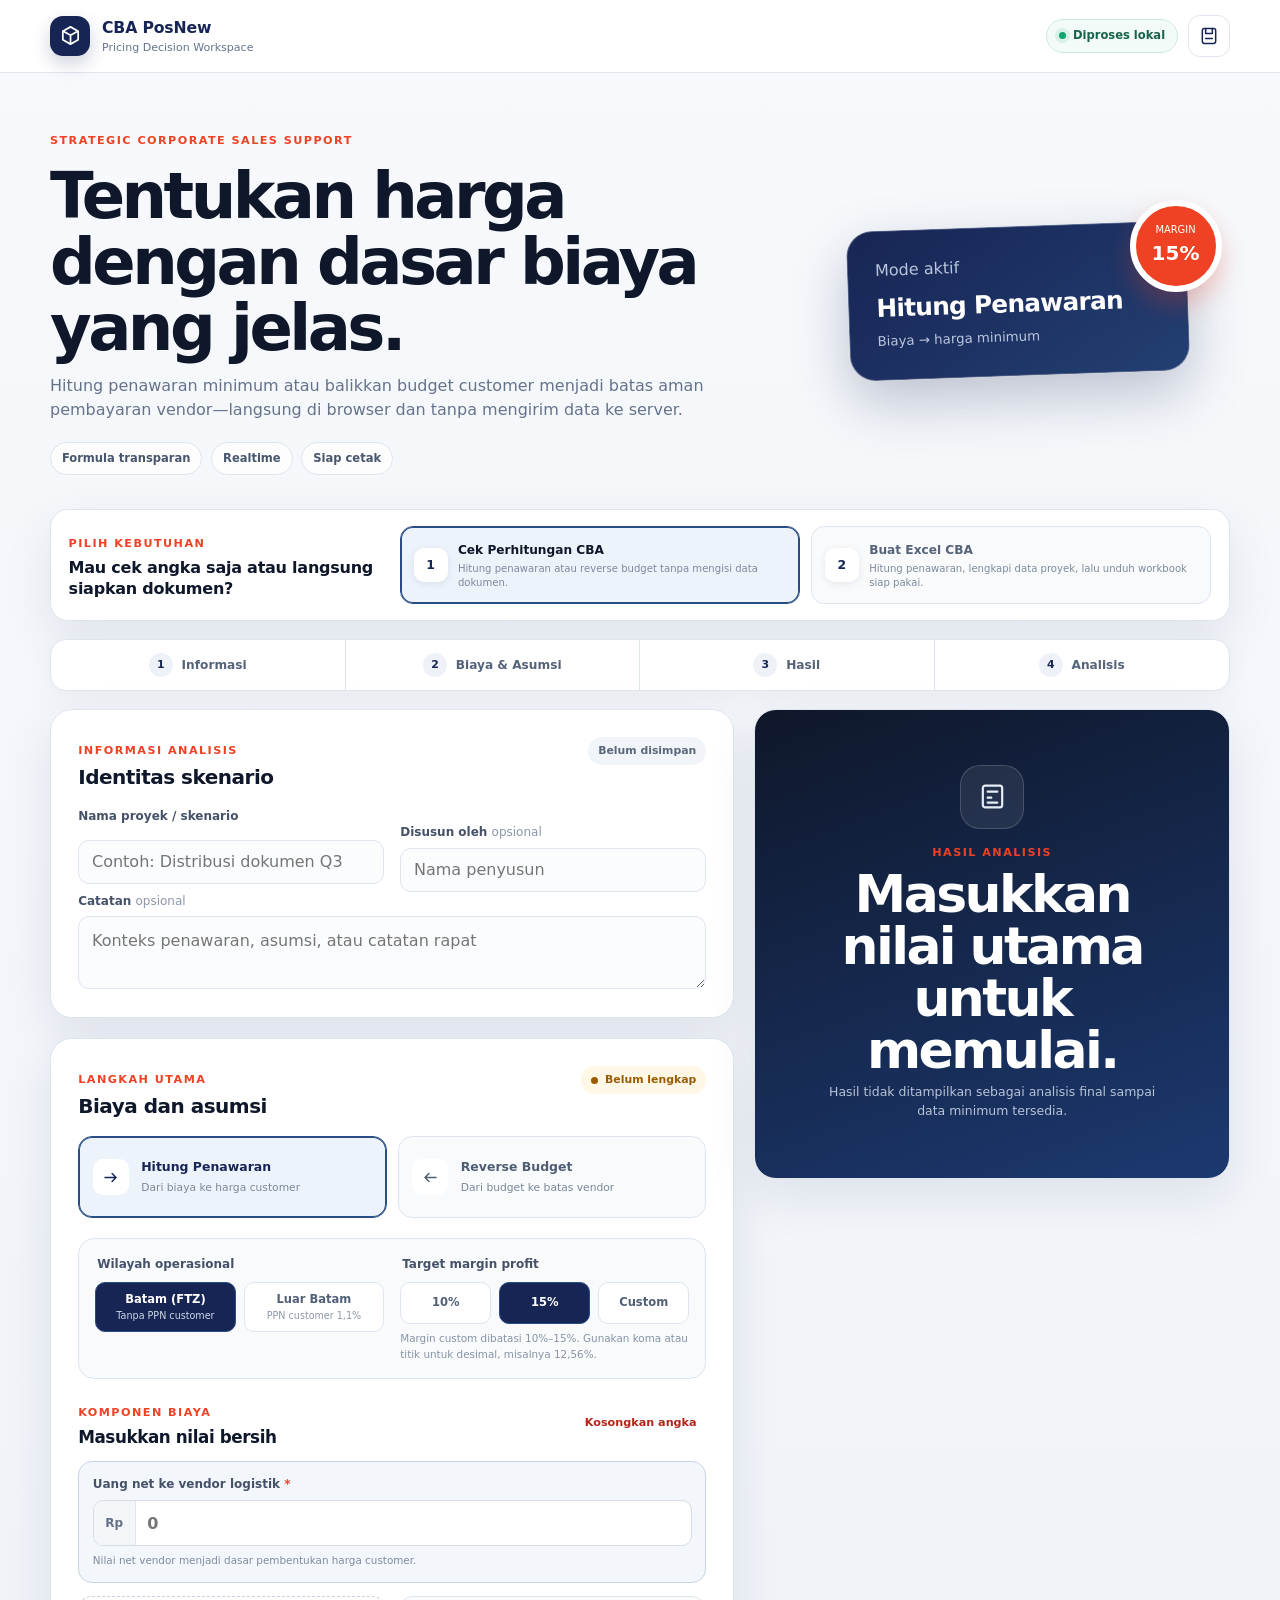
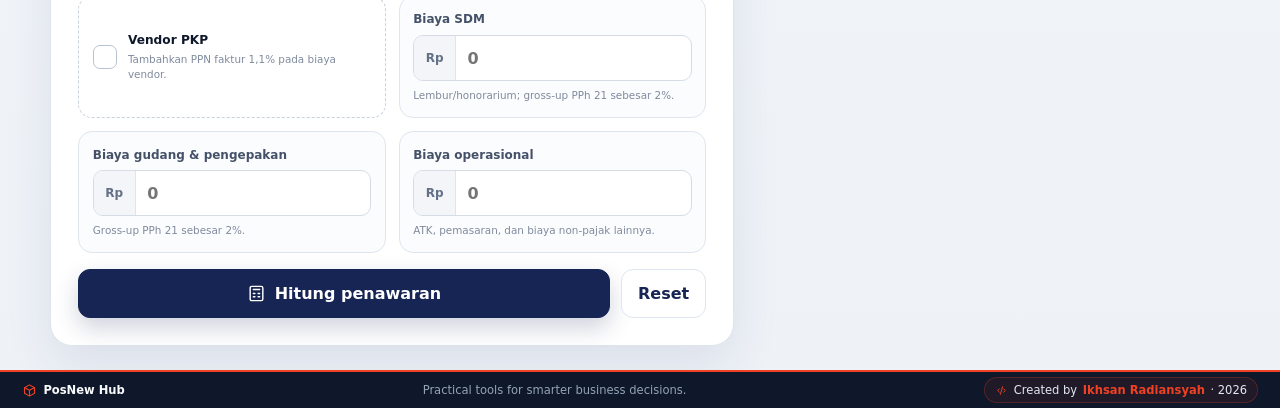
==== commit dd497d9c: "feat: add Excel CBA export workflow" ====
--- a/index.html
+++ b/index.html
@@ -19,7 +19,7 @@
   <link rel="icon" href="favicon-calculatorcba.png" type="image/png">
   <link rel="apple-touch-icon" href="favicon-calculatorcba.png">
   <link rel="manifest" href="site.webmanifest">
-  <link rel="stylesheet" href="assets/css/app.css?v=20260728-1">
+  <link rel="stylesheet" href="assets/css/app.css?v=20260918-2">
   <script type="application/ld+json">
   {
     "@context":"https://schema.org",
@@ -59,7 +59,7 @@
       <div class="hero-copy">
         <span class="eyebrow">Strategic Corporate Sales Support</span>
         <h1 id="pageTitle">Tentukan harga dengan dasar biaya yang jelas.</h1>
-        <p>Hitung penawaran minimum atau balikkan budget customer menjadi batas aman pembayaran vendor—tanpa spreadsheet dan tanpa mengirim data ke server.</p>
+        <p>Hitung penawaran minimum atau balikkan budget customer menjadi batas aman pembayaran vendor—langsung di browser dan tanpa mengirim data ke server.</p>
         <div class="hero-badges" aria-label="Keunggulan aplikasi">
           <span>Formula transparan</span><span>Realtime</span><span>Siap cetak</span>
         </div>
@@ -74,18 +74,36 @@
       </div>
     </section>
 
+    <section class="workflow-picker" aria-labelledby="workflowTitle">
+      <div class="workflow-heading">
+        <span class="section-kicker">Pilih kebutuhan</span>
+        <h2 id="workflowTitle">Mau cek angka saja atau langsung siapkan dokumen?</h2>
+      </div>
+      <div class="workflow-options" role="tablist" aria-label="Pilihan alur kerja">
+        <button id="workflowCalculate" class="workflow-card active" type="button" role="tab" aria-selected="true" data-workflow="calculate">
+          <span class="workflow-number">1</span>
+          <span><strong>Cek Perhitungan CBA</strong><small>Hitung penawaran atau reverse budget tanpa mengisi data dokumen.</small></span>
+        </button>
+        <button id="workflowExcel" class="workflow-card" type="button" role="tab" aria-selected="false" data-workflow="excel">
+          <span class="workflow-number">2</span>
+          <span><strong>Buat Excel CBA</strong><small>Hitung penawaran, lengkapi data proyek, lalu unduh workbook siap pakai.</small></span>
+        </button>
+      </div>
+    </section>
+
     <nav class="step-nav" aria-label="Navigasi bagian">
       <a href="#project"><span>1</span>Informasi</a>
       <a href="#inputs"><span>2</span>Biaya & Asumsi</a>
       <a href="#resultsPanel"><span>3</span>Hasil</a>
-      <a href="#analysis"><span>4</span>Analisis</a>
+      <a id="excelNavLink" href="#excelDetails" hidden><span>4</span>Data Excel</a>
+      <a href="#analysis"><span id="analysisStepNumber">4</span>Analisis</a>
     </nav>
 
     <section id="workspace" class="workspace" aria-label="Workspace kalkulator">
       <div class="input-column">
         <section id="project" class="panel project-panel">
           <div class="panel-heading">
-            <div><span class="section-kicker">Informasi analisis</span><h2>Identitas skenario</h2></div>
+            <div><span id="projectSectionKicker" class="section-kicker">Informasi analisis</span><h2 id="projectSectionTitle">Identitas skenario</h2></div>
             <span id="saveState" class="save-state">Belum disimpan</span>
           </div>
           <div class="field-grid two">
@@ -111,6 +129,7 @@
               <span><strong>Reverse Budget</strong><small>Dari budget ke batas vendor</small></span>
             </button>
           </div>
+          <p id="excelModeNote" class="excel-mode-note" hidden>Workbook CBA menggunakan alur <strong>Hitung Penawaran</strong>. Reverse Budget tetap tersedia pada menu cek perhitungan.</p>
 
           <div class="assumption-grid">
             <fieldset class="choice-group">
@@ -126,8 +145,8 @@
                 <label><input type="radio" name="margin" value="0.10"><span>10%</span></label>
                 <label><input type="radio" name="margin" value="0.15" checked><span>15%</span></label>
                 <label><input type="radio" name="margin" value="custom"><span>Custom</span></label>
-                <label id="customMarginWrap" class="custom-margin" hidden><span class="sr-only">Margin custom</span><input id="customMargin" type="text" value="12,5" inputmode="decimal" autocomplete="off" aria-describedby="customMarginHelp"><span>%</span></label>
               </div>
+              <div id="customMarginWrap" class="custom-margin" hidden><input id="customMargin" type="text" value="12,5" inputmode="decimal" autocomplete="off" aria-label="Margin custom" aria-describedby="customMarginHelp"><span>%</span></div>
               <div id="customMarginSliderWrap" class="margin-slider" hidden>
                 <label for="customMarginSlider">Geser margin <output id="customMarginValue" for="customMarginSlider">12,5%</output></label>
                 <input id="customMarginSlider" type="range" min="10" max="15" step="0.01" value="12.5">
@@ -177,6 +196,77 @@
             <button id="calculateBtn" class="primary-button" type="button"><svg viewBox="0 0 24 24"><path d="M4 19V5a2 2 0 0 1 2-2h12a2 2 0 0 1 2 2v14a2 2 0 0 1-2 2H6a2 2 0 0 1-2-2Z"/><path d="M8 7h8M8 12h2M14 12h2M8 16h2M14 16h2"/></svg><span>Hitung penawaran</span></button>
             <button id="resetBtn" class="secondary-button" type="button">Reset</button>
           </div>
+        </section>
+
+        <section id="excelDetails" class="panel excel-details" hidden>
+          <div class="panel-heading">
+            <div><span class="section-kicker">Data workbook</span><h2>Lengkapi dokumen CBA</h2></div>
+            <span id="excelCompletion" class="calc-status incomplete"><span></span>0% lengkap</span>
+          </div>
+          <p class="panel-intro excel-intro">Data berikut dipakai untuk mengisi sheet CBA2, Rekap CBA 1, RBL, RBL 2, dan SOW Shadow. Sheet Packing List tidak akan dibuat.</p>
+
+          <fieldset class="excel-fieldset">
+            <legend>Identitas proyek</legend>
+            <div class="field-grid two">
+              <label class="field"><span>ID proyek <b>*</b></span><input id="projectId" type="text" maxlength="40" placeholder="Contoh: CB2940026023" data-excel-required></label>
+              <label class="field"><span>Nama pelanggan <b>*</b></span><input id="customerName" type="text" maxlength="100" placeholder="Nama perusahaan / pelanggan" data-excel-required></label>
+              <label class="field"><span>Jenis kiriman / komoditi <b>*</b></span><input id="commodity" type="text" maxlength="100" value="Barang Pindah" data-excel-required></label>
+              <label class="field"><span>Jenis layanan <b>*</b></span><input id="serviceType" type="text" maxlength="80" value="FREIGHT FORWARDING" data-excel-required></label>
+              <label class="field"><span>Alat transportasi <b>*</b></span><input id="transportMode" type="text" maxlength="60" value="Darat" data-excel-required></label>
+              <label class="field"><span>Termin pembayaran <b>*</b></span><input id="paymentTerm" type="text" maxlength="100" value="Per SPK 30 Hari" data-excel-required></label>
+              <label class="field"><span>Tanggal mulai <b>*</b></span><input id="startDate" type="date" data-excel-required></label>
+              <label class="field"><span>Tanggal selesai <b>*</b></span><input id="endDate" type="date" data-excel-required></label>
+              <label class="field"><span>Berat total (kg) <b>*</b></span><input id="shipmentWeight" type="number" min="0.01" step="0.01" inputmode="decimal" placeholder="0" data-excel-required></label>
+              <label class="field"><span>Jumlah koli <b>*</b></span><input id="packageCount" type="number" min="1" step="1" inputmode="numeric" placeholder="0" data-excel-required></label>
+            </div>
+          </fieldset>
+
+          <fieldset class="excel-fieldset">
+            <legend>Rute dan PIC</legend>
+            <div class="field-grid two">
+              <label class="field"><span>Kota asal <b>*</b></span><input id="originCity" type="text" maxlength="80" value="Batam" data-excel-required></label>
+              <label class="field"><span>Kota tujuan <b>*</b></span><input id="destinationCity" type="text" maxlength="80" placeholder="Contoh: Tangerang" data-excel-required></label>
+              <label class="field span-two"><span>Alamat penjemputan <b>*</b></span><textarea id="originAddress" rows="2" maxlength="300" placeholder="Alamat lengkap origin" data-excel-required></textarea></label>
+              <label class="field span-two"><span>Alamat tujuan <b>*</b></span><textarea id="destinationAddress" rows="2" maxlength="300" placeholder="Alamat lengkap destination" data-excel-required></textarea></label>
+              <label class="field"><span>Nama PIC pelanggan <b>*</b></span><input id="customerPic" type="text" maxlength="80" placeholder="Nama PIC" data-excel-required></label>
+              <label class="field"><span>No. telepon / HP <b>*</b></span><input id="customerPhone" type="tel" maxlength="40" placeholder="08..." data-excel-required></label>
+              <label class="field"><span>Email <em>opsional</em></span><input id="customerEmail" type="email" maxlength="120" placeholder="nama@perusahaan.com"></label>
+              <label class="field"><span>PIC internal / jabatan / CP <b>*</b></span><input id="internalPic" type="text" maxlength="120" value="RIKY JULIADI / AM PENJUALAN" data-excel-required></label>
+              <label class="field span-two"><span>Alamat pelanggan <b>*</b></span><textarea id="customerAddress" rows="2" maxlength="300" placeholder="Alamat pelanggan" data-excel-required></textarea></label>
+            </div>
+          </fieldset>
+
+          <fieldset class="excel-fieldset">
+            <legend>Operasional dan vendor</legend>
+            <div class="field-grid two">
+              <label class="field"><span>Lokasi proyek <b>*</b></span><input id="projectLocation" type="text" maxlength="100" placeholder="Contoh: BATAM - TANGERANG" data-excel-required></label>
+              <label class="field"><span>Pola operasi <b>*</b></span><input id="operationPattern" type="text" maxlength="80" value="Door to Door" data-excel-required></label>
+              <label class="field"><span>Jenis kendaraan <b>*</b></span><input id="vehicleType" type="text" maxlength="60" value="CDD" data-excel-required></label>
+              <label class="field"><span>Estimasi perjalanan <b>*</b></span><input id="estimatedTrip" type="text" maxlength="60" value="14 Hari" data-excel-required></label>
+              <label class="field"><span>Jenis kargo <b>*</b></span><input id="cargoType" type="text" maxlength="100" value="General Cargo" data-excel-required></label>
+              <label class="field"><span>Bentuk kiriman <b>*</b></span><input id="shipmentForm" type="text" maxlength="100" value="Kiriman Barang Pindahan" data-excel-required></label>
+              <label class="field"><span>Tujuan proyek <b>*</b></span><input id="projectPurpose" type="text" maxlength="100" value="Barang Pindahan" data-excel-required></label>
+              <label class="field"><span>Dimensi per koli <em>opsional</em></span><input id="packageDimensions" type="text" maxlength="80" placeholder="Contoh: P60 × L50 × T50 cm"></label>
+              <fieldset class="choice-group vendor-choice span-two">
+                <legend>Pilih vendor</legend>
+                <div class="segmented">
+                  <label><input type="radio" name="vendorChoice" value="emy" checked><span>CV Emy Rizky Jaya<small>Data legalitas terisi otomatis</small></span></label>
+                  <label><input type="radio" name="vendorChoice" value="other"><span>Vendor lain<small>Isi nama, NIB, dan NPWP</small></span></label>
+                </div>
+              </fieldset>
+              <label class="field"><span>Nama vendor <b>*</b></span><input id="vendorName" type="text" maxlength="100" value="CV EMY RIZKY JAYA" readonly data-excel-required></label>
+              <label class="field"><span>NIB vendor <b>*</b></span><input id="vendorNib" type="text" maxlength="40" value="9120401921208" readonly></label>
+              <label class="field"><span>NPWP vendor <b>*</b></span><input id="vendorNpwp" type="text" maxlength="40" value="92.813.868.4-215.000" readonly></label>
+              <label class="field"><span>Frekuensi pelaksanaan <b>*</b></span><input id="executionFrequency" type="text" maxlength="80" value="Sekali dalam Masa Proyek" data-excel-required></label>
+              <label class="field span-two"><span>Penjelasan pola operasi <b>*</b></span><textarea id="operationDescription" rows="5" maxlength="3000" placeholder="Jelaskan alur pickup, proses, perjalanan, dan serah terima." data-excel-required></textarea></label>
+            </div>
+          </fieldset>
+
+          <div id="excelValidationSummary" class="excel-validation" role="status">Lengkapi data bertanda * dan jalankan perhitungan untuk membuat workbook.</div>
+          <button id="downloadExcelBtn" class="primary-button excel-download" type="button">
+            <svg viewBox="0 0 24 24" aria-hidden="true"><path d="M12 3v12M7 10l5 5 5-5M5 21h14"/></svg>
+            <span>Buat file Excel CBA</span>
+          </button>
         </section>
       </div>
 
@@ -206,7 +296,7 @@
             <div class="result-actions">
               <button id="saveScenarioBtn" type="button"><svg viewBox="0 0 24 24"><path d="M5 3h12l2 2v16H5V3Z"/><path d="M8 3v6h8V3M8 15h8"/></svg>Simpan</button>
               <button id="copyBtn" type="button"><svg viewBox="0 0 24 24"><rect x="8" y="8" width="12" height="12" rx="2"/><path d="M16 8V6a2 2 0 0 0-2-2H6a2 2 0 0 0-2 2v8a2 2 0 0 0 2 2h2"/></svg>Salin</button>
-              <button id="exportBtn" type="button"><svg viewBox="0 0 24 24"><path d="M12 3v12M7 10l5 5 5-5M5 21h14"/></svg>Ekspor</button>
+              <button id="exportBtn" type="button" hidden><svg viewBox="0 0 24 24"><path d="M12 3v12M7 10l5 5 5-5M5 21h14"/></svg>Buat Excel</button>
               <button id="printBtn" type="button"><svg viewBox="0 0 24 24"><path d="M7 8V3h10v5M7 17H5a2 2 0 0 1-2-2v-4a3 3 0 0 1 3-3h12a3 3 0 0 1 3 3v4a2 2 0 0 1-2 2h-2"/><path d="M7 14h10v7H7z"/></svg>Cetak</button>
             </div>
           </div>
@@ -284,6 +374,7 @@
   </footer>
 
   <noscript><div class="noscript">JavaScript harus diaktifkan untuk menggunakan kalkulator ini.</div></noscript>
-  <script src="assets/js/app.js?v=20260728-1" defer></script>
+  <script src="assets/js/xlsx-export.js?v=20260918-2" defer></script>
+  <script src="assets/js/app.js?v=20260918-2" defer></script>
 </body>
 </html>
--- a/assets/css/app.css
+++ b/assets/css/app.css
@@ -18,6 +18,46 @@
 @media print{body{background:#fff}.skip-link{display:none!important}.print-meta{display:block;margin:0 0 1rem;padding:0 0 .8rem;border-bottom:1px solid #bbb;color:#333;font-size:10pt;white-space:pre-line}.app-header,.hero,.step-nav,.input-column,.result-actions,.dashboard-footer,.toast,.comparison-panel,.scenario-dialog{display:none!important}.workspace,.analysis-shell{width:100%;margin:0}.workspace{display:block}.result-column{position:static}.result-shell{min-height:auto;border:1px solid #b8c1cf;background:#fff!important;color:#111;box-shadow:none;page-break-inside:avoid}.section-kicker.light,.result-shell h2,.result-explanation,.kpi-grid span,.kpi-grid small,.result-topline{color:#111!important}.kpi-grid article{border-color:#bbb;background:#fff}.analysis-shell{display:block!important}.analysis-grid{display:block}.analysis-grid .panel{margin-bottom:12px}.panel{box-shadow:none;page-break-inside:avoid}.disclaimer{page-break-inside:avoid}.bar-chart{height:190px}.result-status{border:1px solid #888;background:#fff!important;color:#111!important}@page{size:A4;margin:12mm}}
 
 /* Custom margin is an editable field, unlike the hidden radio inputs above. */
-.margin-options .custom-margin input{position:static;opacity:1;pointer-events:auto;width:92px;height:40px;border:0;outline:0;padding:0 .65rem;color:var(--navy-900);font-weight:800}
-.margin-slider{display:grid;gap:.28rem;margin-top:.7rem;padding:.7rem .8rem;border:1px solid var(--line);border-radius:10px;background:#f8fafc}.margin-slider label{display:flex;align-items:center;justify-content:space-between;color:#536076;font-size:.68rem;font-weight:750}.margin-slider output{color:var(--navy-900);font-variant-numeric:tabular-nums}.margin-slider input{width:100%;accent-color:var(--navy-800);cursor:pointer}.sr-only{position:absolute;width:1px;height:1px;padding:0;margin:-1px;overflow:hidden;clip:rect(0,0,0,0);white-space:nowrap;border:0}
+.custom-margin{width:min(100%,220px);margin-top:.55rem}.custom-margin input{width:100%;min-width:0}.margin-slider{display:grid;gap:.28rem;margin-top:.7rem;padding:.7rem .8rem;border:1px solid var(--line);border-radius:10px;background:#f8fafc}.margin-slider label{display:flex;align-items:center;justify-content:space-between;color:#536076;font-size:.68rem;font-weight:750}.margin-slider output{color:var(--navy-900);font-variant-numeric:tabular-nums}.margin-slider input{width:100%;accent-color:var(--navy-800);cursor:pointer}
 @media (prefers-reduced-motion:reduce){*,*::before,*::after{scroll-behavior:auto!important;transition-duration:.01ms!important;animation-duration:.01ms!important}}
+
+/* Workflow selection and Excel CBA form */
+[hidden]{display:none!important}
+.workflow-picker{width:min(1180px,calc(100% - 32px));margin:0 auto 18px;padding:1rem 1.1rem;display:grid;grid-template-columns:minmax(220px,.7fr) minmax(0,1.8fr);gap:1rem;align-items:center;border:1px solid var(--line);border-radius:18px;background:#fff;box-shadow:var(--shadow)}
+.workflow-heading h2{margin:.24rem 0 0;color:var(--navy-950);font-size:1rem;line-height:1.3;letter-spacing:-.015em}
+.workflow-options{display:grid;grid-template-columns:repeat(2,minmax(0,1fr));gap:.7rem}
+.workflow-card{min-height:78px;padding:.78rem;display:grid;grid-template-columns:34px 1fr;gap:.65rem;align-items:center;border:1px solid var(--line);border-radius:13px;background:#f8fafc;color:#556278;text-align:left;cursor:pointer}
+.workflow-card:hover{border-color:#aebbd0;background:#fff}
+.workflow-card.active{border-color:var(--navy-700);background:#edf3fb;color:var(--navy-950);box-shadow:inset 0 0 0 1px var(--navy-700)}
+.workflow-card[data-workflow="excel"].active{border-color:var(--orange);background:var(--orange-soft);box-shadow:inset 0 0 0 1px var(--orange)}
+.workflow-number{width:34px;height:34px;display:grid;place-items:center;border-radius:10px;background:#fff;color:var(--navy-900);font-size:.78rem;font-weight:850;box-shadow:0 2px 8px rgba(15,23,42,.08)}
+.workflow-card[data-workflow="excel"].active .workflow-number{background:var(--orange);color:#fff}
+.workflow-card strong,.workflow-card small{display:block}.workflow-card strong{font-size:.76rem}.workflow-card small{margin-top:.18rem;color:#7d899b;font-size:.63rem;line-height:1.35}
+.step-nav.excel-workflow{grid-template-columns:repeat(5,minmax(0,1fr))}
+.mode-switch.single{grid-template-columns:1fr}
+.excel-mode-note{margin:-.45rem 0 1rem;padding:.72rem .8rem;border:1px solid #f2c9bf;border-radius:11px;background:#fff7f4;color:#784237;font-size:.69rem}
+.excel-details{border-top:3px solid var(--orange)}
+.excel-intro{margin:.2rem 0 1rem}
+.excel-fieldset{min-width:0;margin:0 0 1rem;padding:1rem;border:1px solid var(--line);border-radius:15px;background:#fbfcfe}
+.excel-fieldset legend{padding:0 .45rem;color:var(--navy-900);font-size:.76rem;font-weight:850}
+.excel-fieldset .field-grid{gap:.85rem}
+.field.span-two{grid-column:1/-1}
+.excel-fieldset .field b{color:var(--orange)}
+.vendor-choice{margin:0;padding:0;border:0;background:transparent}
+.vendor-choice>legend{margin-bottom:.45rem;padding:0;color:#43516a;font-size:.68rem;font-weight:750}
+.vendor-choice .segmented span{min-height:54px;text-align:left}
+.excel-fieldset .field.auto-filled input[readonly]{border-color:#c5d3e6;background:#edf3fb;color:var(--navy-900);cursor:not-allowed}
+.excel-fieldset .field.auto-filled>span::after{content:'Otomatis';margin-left:.45rem;padding:.16rem .38rem;border-radius:999px;background:#e2ebf7;color:#36537e;font-size:.56rem;font-weight:800;vertical-align:middle}
+.excel-fieldset input[aria-invalid="true"],.excel-fieldset textarea[aria-invalid="true"],.project-panel input[aria-invalid="true"]{border-color:#d9695d;background:#fff7f6;box-shadow:0 0 0 3px rgba(173,45,34,.08)}
+.excel-validation{margin:.2rem 0 .8rem;padding:.72rem .8rem;border-radius:11px;background:var(--warning-bg);color:var(--warning);font-size:.7rem;font-weight:700}
+.excel-validation.ready{background:var(--success-bg);color:var(--success)}
+.excel-validation.error{background:var(--danger-bg);color:var(--danger)}
+.excel-download{width:100%}
+.excel-download[disabled]{cursor:wait;opacity:.7;transform:none}
+.result-actions:has(#exportBtn[hidden]){grid-template-columns:repeat(3,1fr)}
+body.excel-workflow-active .result-shell{background:linear-gradient(160deg,#172554,#4c2430)}
+
+@media (max-width:960px){.workflow-picker{grid-template-columns:1fr}.workflow-heading{text-align:center}.workflow-options{max-width:760px;width:100%;margin:auto}}
+@media (max-width:700px){.workflow-picker{width:calc(100% - 20px);padding:.8rem}.workflow-options{grid-template-columns:1fr}.workflow-card{min-height:70px}.step-nav.excel-workflow{grid-template-columns:repeat(5,minmax(50px,1fr))}.excel-fieldset{padding:.8rem}.field.span-two{grid-column:auto}}
+@media (max-width:430px){.workflow-heading h2{font-size:.9rem}.workflow-card{grid-template-columns:30px 1fr}.workflow-number{width:30px;height:30px}.step-nav.excel-workflow a{font-size:0}.step-nav.excel-workflow a span{font-size:.66rem}}
+@media print{.workflow-picker,.excel-details{display:none!important}}
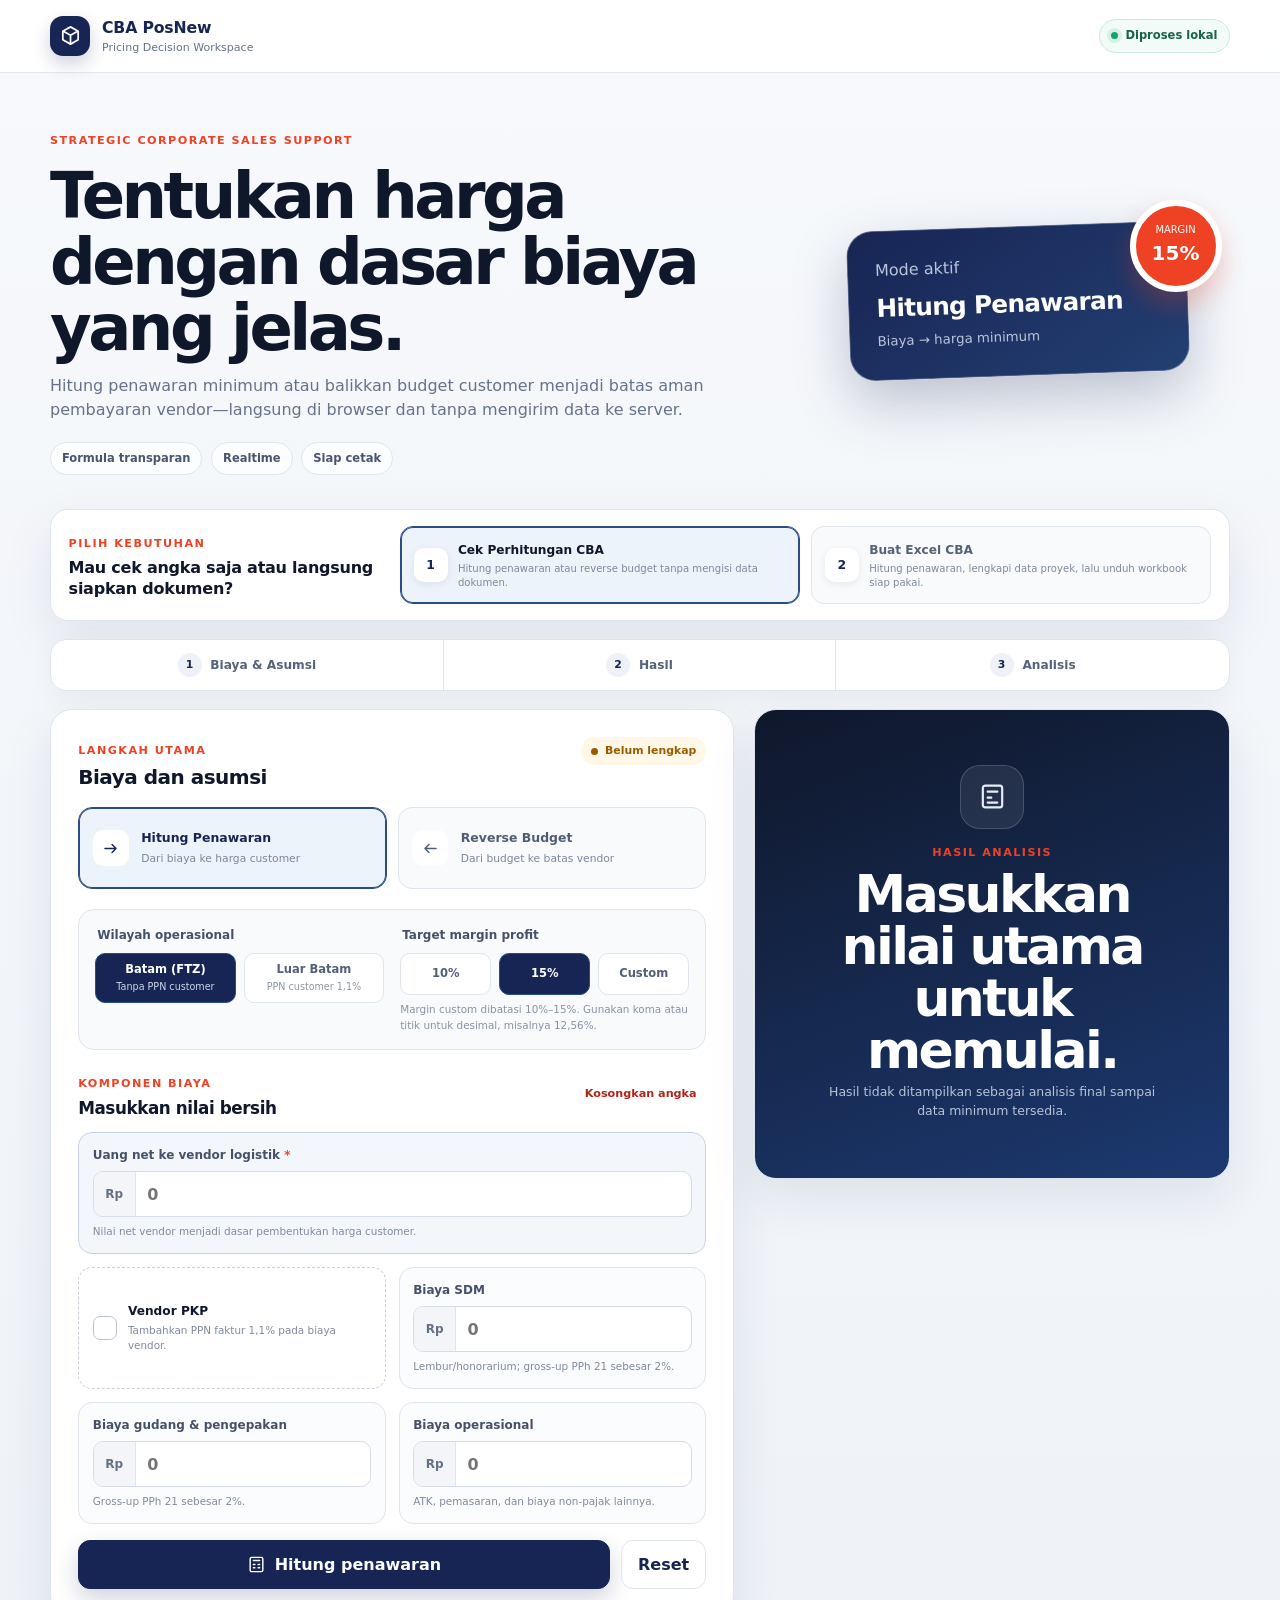
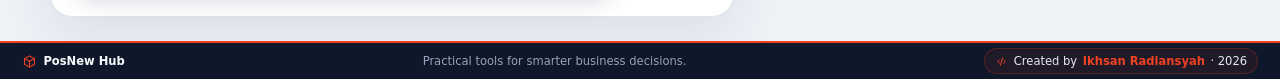
==== commit 723d7ff8: "refactor: remove saved scenario workflow" ====
--- a/index.html
+++ b/index.html
@@ -19,7 +19,7 @@
   <link rel="icon" href="favicon-calculatorcba.png" type="image/png">
   <link rel="apple-touch-icon" href="favicon-calculatorcba.png">
   <link rel="manifest" href="site.webmanifest">
-  <link rel="stylesheet" href="assets/css/app.css?v=20260918-2">
+  <link rel="stylesheet" href="assets/css/app.css?v=20260918-3">
   <script type="application/ld+json">
   {
     "@context":"https://schema.org",
@@ -46,10 +46,6 @@
       </a>
       <div class="header-actions">
         <span class="privacy-pill"><span class="status-dot"></span>Diproses lokal</span>
-        <button class="icon-button" id="openScenariosBtn" type="button" aria-label="Buka skenario tersimpan" title="Skenario tersimpan">
-          <svg viewBox="0 0 24 24" aria-hidden="true"><path d="M4 5.5A2.5 2.5 0 0 1 6.5 3h11A2.5 2.5 0 0 1 20 5.5v13A2.5 2.5 0 0 1 17.5 21h-11A2.5 2.5 0 0 1 4 18.5v-13Z"/><path d="M8 3v6h8V3M8 15h8"/></svg>
-          <span id="scenarioCount" class="counter" hidden>0</span>
-        </button>
       </div>
     </div>
   </header>
@@ -92,27 +88,14 @@
     </section>
 
     <nav class="step-nav" aria-label="Navigasi bagian">
-      <a href="#project"><span>1</span>Informasi</a>
-      <a href="#inputs"><span>2</span>Biaya & Asumsi</a>
-      <a href="#resultsPanel"><span>3</span>Hasil</a>
-      <a id="excelNavLink" href="#excelDetails" hidden><span>4</span>Data Excel</a>
-      <a href="#analysis"><span id="analysisStepNumber">4</span>Analisis</a>
+      <a href="#inputs"><span>1</span>Biaya & Asumsi</a>
+      <a href="#resultsPanel"><span>2</span>Hasil</a>
+      <a id="excelNavLink" href="#excelDetails" hidden><span>3</span>Data Excel</a>
+      <a href="#analysis"><span id="analysisStepNumber">3</span>Analisis</a>
     </nav>
 
     <section id="workspace" class="workspace" aria-label="Workspace kalkulator">
       <div class="input-column">
-        <section id="project" class="panel project-panel">
-          <div class="panel-heading">
-            <div><span id="projectSectionKicker" class="section-kicker">Informasi analisis</span><h2 id="projectSectionTitle">Identitas skenario</h2></div>
-            <span id="saveState" class="save-state">Belum disimpan</span>
-          </div>
-          <div class="field-grid two">
-            <label class="field"><span>Nama proyek / skenario</span><input id="projectName" type="text" maxlength="80" placeholder="Contoh: Distribusi dokumen Q3"></label>
-            <label class="field"><span>Disusun oleh <em>opsional</em></span><input id="analystName" type="text" maxlength="60" placeholder="Nama penyusun"></label>
-          </div>
-          <label class="field"><span>Catatan <em>opsional</em></span><textarea id="projectNotes" rows="2" maxlength="300" placeholder="Konteks penawaran, asumsi, atau catatan rapat"></textarea></label>
-        </section>
-
         <section id="inputs" class="panel">
           <div class="panel-heading">
             <div><span class="section-kicker">Langkah utama</span><h2>Biaya dan asumsi</h2></div>
@@ -209,6 +192,7 @@
             <legend>Identitas proyek</legend>
             <div class="field-grid two">
               <label class="field"><span>ID proyek <b>*</b></span><input id="projectId" type="text" maxlength="40" placeholder="Contoh: CB2940026023" data-excel-required></label>
+              <label class="field"><span>Nama proyek <b>*</b></span><input id="projectName" type="text" maxlength="100" placeholder="Contoh: Pengiriman Barang Pindah Tangerang" data-excel-required></label>
               <label class="field"><span>Nama pelanggan <b>*</b></span><input id="customerName" type="text" maxlength="100" placeholder="Nama perusahaan / pelanggan" data-excel-required></label>
               <label class="field"><span>Jenis kiriman / komoditi <b>*</b></span><input id="commodity" type="text" maxlength="100" value="Barang Pindah" data-excel-required></label>
               <label class="field"><span>Jenis layanan <b>*</b></span><input id="serviceType" type="text" maxlength="80" value="FREIGHT FORWARDING" data-excel-required></label>
@@ -294,7 +278,6 @@
             </div>
 
             <div class="result-actions">
-              <button id="saveScenarioBtn" type="button"><svg viewBox="0 0 24 24"><path d="M5 3h12l2 2v16H5V3Z"/><path d="M8 3v6h8V3M8 15h8"/></svg>Simpan</button>
               <button id="copyBtn" type="button"><svg viewBox="0 0 24 24"><rect x="8" y="8" width="12" height="12" rx="2"/><path d="M16 8V6a2 2 0 0 0-2-2H6a2 2 0 0 0-2 2v8a2 2 0 0 0 2 2h2"/></svg>Salin</button>
               <button id="exportBtn" type="button" hidden><svg viewBox="0 0 24 24"><path d="M12 3v12M7 10l5 5 5-5M5 21h14"/></svg>Buat Excel</button>
               <button id="printBtn" type="button"><svg viewBox="0 0 24 24"><path d="M7 8V3h10v5M7 17H5a2 2 0 0 1-2-2v-4a3 3 0 0 1 3-3h12a3 3 0 0 1 3 3v4a2 2 0 0 1-2 2h-2"/><path d="M7 14h10v7H7z"/></svg>Cetak</button>
@@ -337,29 +320,16 @@
 
         <section class="panel sensitivity-panel">
           <div class="panel-heading"><div><span class="section-kicker">Sensitivitas</span><h3>Dampak perubahan margin</h3></div></div>
-          <p class="panel-intro">Perbandingan menggunakan input yang sama tanpa mengubah skenario utama.</p>
+          <p class="panel-intro">Perbandingan menggunakan input yang sama tanpa mengubah perhitungan aktif.</p>
           <div class="table-wrap"><table><thead><tr><th>Margin</th><th id="sensitivityOutputHeading">Penawaran</th><th>Profit</th><th>Status</th></tr></thead><tbody id="sensitivityBody"></tbody></table></div>
         </section>
       </div>
-
-      <section id="comparisonSection" class="panel comparison-panel" hidden>
-        <div class="panel-heading"><div><span class="section-kicker">Skenario tersimpan</span><h3>Perbandingan cepat</h3></div><button id="clearScenariosBtn" class="text-button danger" type="button">Hapus semua</button></div>
-        <div class="table-wrap"><table><thead><tr><th>Nama</th><th>Mode</th><th>Margin</th><th>Hasil utama</th><th>Profit</th><th></th></tr></thead><tbody id="comparisonBody"></tbody></table></div>
-      </section>
 
       <aside class="disclaimer"><svg viewBox="0 0 24 24" aria-hidden="true"><circle cx="12" cy="12" r="9"/><path d="M12 11v5M12 8h.01"/></svg><p><strong>Catatan penggunaan.</strong> Hasil kalkulasi merupakan alat bantu pricing berdasarkan data dan asumsi yang dimasukkan pengguna. Hasil tidak menggantikan kajian keuangan, pajak, hukum, atau keputusan manajemen resmi.</p></aside>
     </section>
   </main>
 
   <div id="toast" class="toast" role="status" aria-live="polite" hidden></div>
-
-  <dialog id="scenarioDialog" class="scenario-dialog" aria-labelledby="scenarioDialogTitle">
-    <form method="dialog" class="dialog-shell">
-      <div class="dialog-heading"><div><span class="section-kicker">Data perangkat ini</span><h2 id="scenarioDialogTitle">Skenario tersimpan</h2></div><button class="dialog-close" value="cancel" aria-label="Tutup dialog">×</button></div>
-      <p>Skenario disimpan hanya pada browser ini. Pilih skenario untuk memuat kembali seluruh input.</p>
-      <div id="scenarioList" class="scenario-list"></div>
-    </form>
-  </dialog>
 
   <footer class="dashboard-footer">
     <a class="footer-brand" href="https://posnew.com/">
@@ -375,6 +345,6 @@
 
   <noscript><div class="noscript">JavaScript harus diaktifkan untuk menggunakan kalkulator ini.</div></noscript>
   <script src="assets/js/xlsx-export.js?v=20260918-2" defer></script>
-  <script src="assets/js/app.js?v=20260918-2" defer></script>
+  <script src="assets/js/app.js?v=20260918-3" defer></script>
 </body>
 </html>
--- a/assets/css/app.css
+++ b/assets/css/app.css
@@ -61,3 +61,10 @@
 @media (max-width:700px){.workflow-picker{width:calc(100% - 20px);padding:.8rem}.workflow-options{grid-template-columns:1fr}.workflow-card{min-height:70px}.step-nav.excel-workflow{grid-template-columns:repeat(5,minmax(50px,1fr))}.excel-fieldset{padding:.8rem}.field.span-two{grid-column:auto}}
 @media (max-width:430px){.workflow-heading h2{font-size:.9rem}.workflow-card{grid-template-columns:30px 1fr}.workflow-number{width:30px;height:30px}.step-nav.excel-workflow a{font-size:0}.step-nav.excel-workflow a span{font-size:.66rem}}
 @media print{.workflow-picker,.excel-details{display:none!important}}
+
+/* Simplified flow without saved-scenario identity controls. */
+.step-nav{grid-template-columns:repeat(3,1fr)}
+.step-nav.excel-workflow{grid-template-columns:repeat(4,minmax(0,1fr))}
+.result-actions{grid-template-columns:repeat(3,1fr)}
+.result-actions:has(#exportBtn[hidden]){grid-template-columns:repeat(2,1fr)}
+@media (max-width:700px){.step-nav{grid-template-columns:repeat(3,minmax(65px,1fr))}.step-nav.excel-workflow{grid-template-columns:repeat(4,minmax(50px,1fr))}}
